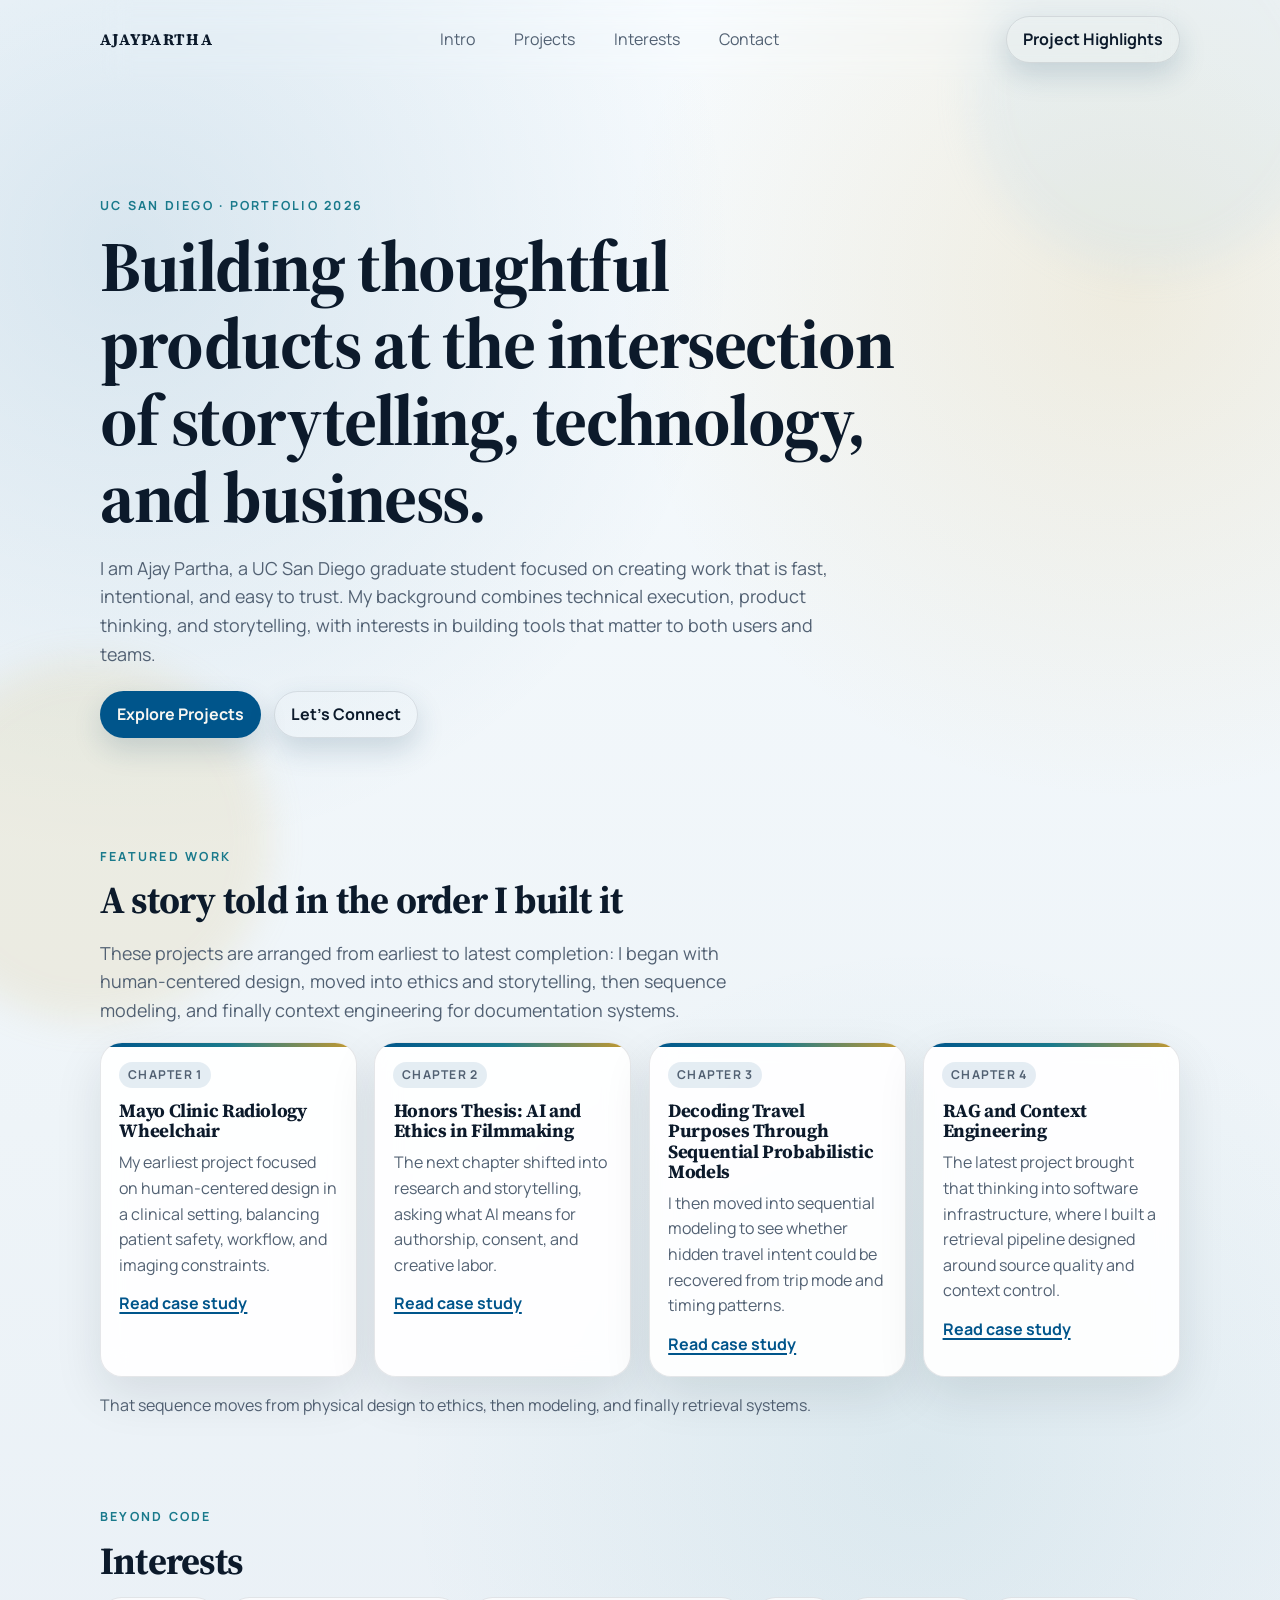
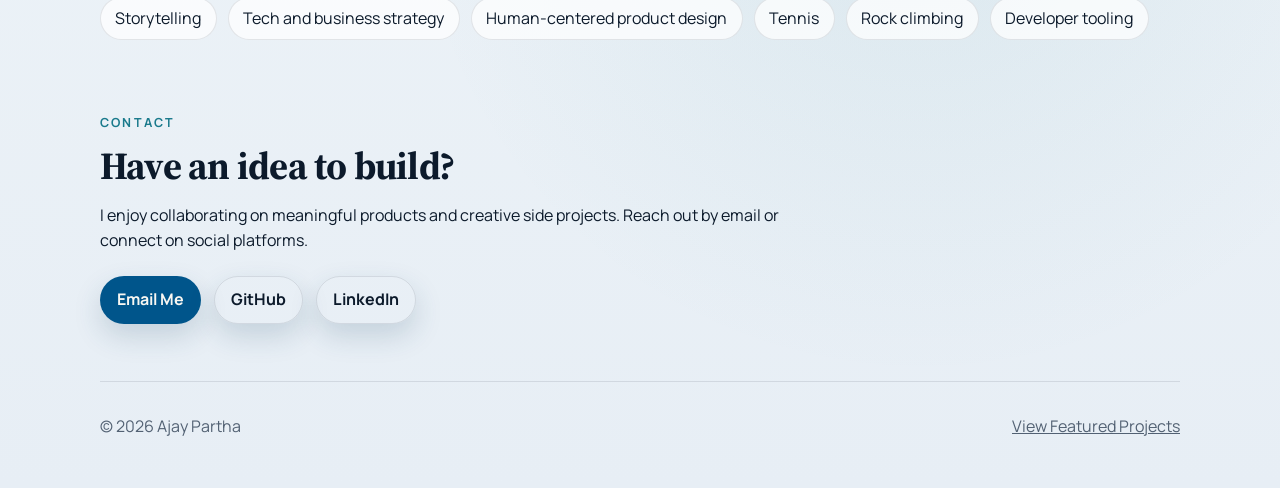
==== index.html @ 55e8e5b8 "storytelling aspect added" ====
<!doctype html>
<html lang="en">
	<head>
		<meta charset="UTF-8" />
		<meta name="viewport" content="width=device-width, initial-scale=1.0" />
		<title>Ajay Partha | Portfolio</title>
		<meta
			name="description"
			content="Portfolio website for Ajay Partha featuring projects, interests, and contact information."
		/>
		<link rel="preconnect" href="https://fonts.googleapis.com" />
		<link rel="preconnect" href="https://fonts.gstatic.com" crossorigin />
		<link
			href="https://fonts.googleapis.com/css2?family=Manrope:wght@400;500;600;700;800&family=Source+Serif+4:opsz,wght@8..60,500;8..60,600;8..60,700&display=swap"
			rel="stylesheet"
		/>
		<link rel="stylesheet" href="styles.css" />
	</head>
	<body>
		<div class="background-orb orb-a"></div>
		<div class="background-orb orb-b"></div>

		<header class="site-header">
			<a class="logo" href="index.html">ajaypartha</a>
			<nav class="main-nav" aria-label="Primary">
				<a href="#intro">Intro</a>
				<a href="#projects">Projects</a>
				<a href="#interests">Interests</a>
				<a href="#contact">Contact</a>
			</nav>
			<a class="button ghost" href="#projects">Project Highlights</a>
		</header>

		<main>
			<section id="intro" class="hero reveal">
				<p class="eyebrow">UC San Diego · Portfolio 2026</p>
				<h1>Building thoughtful products at the intersection of storytelling, technology, and business.</h1>
				<p class="lead">
					I am Ajay Partha, a UC San Diego graduate student focused on creating work that is fast,
					intentional, and easy to trust. My background combines technical execution, product thinking,
					and storytelling, with interests in building tools that matter to both users and teams.
				</p>
				<div class="hero-actions">
					<a class="button" href="#projects">Explore Projects</a>
					<a class="button ghost" href="#contact">Let’s Connect</a>
				</div>
			</section>

			<section id="projects" class="section reveal">
				<div class="section-header">
					<p class="eyebrow">Featured Work</p>
					<h2>A story told in the order I built it</h2>
					<p class="lead">
						These projects are arranged from earliest to latest completion: I began with human-centered
						design, moved into ethics and storytelling, then sequence modeling, and finally context
						engineering for documentation systems.
					</p>
				</div>

				<div class="project-grid">
					<article class="card">
						<p class="tag">Chapter 1</p>
						<h3>Mayo Clinic Radiology Wheelchair</h3>
						<p>
							My earliest project focused on human-centered design in a clinical setting, balancing patient
							safety, workflow, and imaging constraints.
						</p>
						<a href="epics-wheelchair.html">Read case study</a>
					</article>

					<article class="card">
						<p class="tag">Chapter 2</p>
						<h3>Honors Thesis: AI and Ethics in Filmmaking</h3>
						<p>
							The next chapter shifted into research and storytelling, asking what AI means for authorship,
							consent, and creative labor.
						</p>
						<a href="honors-thesis.html">Read case study</a>
					</article>

					<article class="card">
						<p class="tag">Chapter 3</p>
						<h3>Decoding Travel Purposes Through Sequential Probabilistic Models</h3>
						<p>
							I then moved into sequential modeling to see whether hidden travel intent could be recovered
							from trip mode and timing patterns.
						</p>
						<a href="travel-purpose-hmm.html">Read case study</a>
					</article>

					<article class="card">
						<p class="tag">Chapter 4</p>
						<h3>RAG and Context Engineering</h3>
						<p>
							The latest project brought that thinking into software infrastructure, where I built a retrieval
							pipeline designed around source quality and context control.
						</p>
						<a href="rag-project.html">Read case study</a>
					</article>
				</div>
				<p class="coming-soon">That sequence moves from physical design to ethics, then modeling, and finally retrieval systems.</p>
			</section>

			<section id="interests" class="section reveal">
				<div class="section-header">
					<p class="eyebrow">Beyond Code</p>
					<h2>Interests</h2>
				</div>

				<div class="pill-list" aria-label="Interests list">
					<span>Storytelling</span>
					<span>Tech and business strategy</span>
					<span>Human-centered product design</span>
					<span>Tennis</span>
					<span>Rock climbing</span>
					<span>Developer tooling</span>
				</div>
			</section>

			<section id="contact" class="section reveal contact">
				<p class="eyebrow">Contact</p>
				<h2>Have an idea to build?</h2>
				<p>
					I enjoy collaborating on meaningful products and creative side projects. Reach out by email or
					connect on social platforms.
				</p>
				<div class="hero-actions">
					<a class="button" href="mailto:hello@example.com">Email Me</a>
					<a class="button ghost" href="https://github.com/apartha13" target="_blank" rel="noreferrer"
						>GitHub</a
					>
					<a class="button ghost" href="https://www.linkedin.com/in/ajaypartha/" target="_blank" rel="noreferrer"
						>LinkedIn</a
					>
				</div>
			</section>
		</main>

		<footer class="site-footer">
			<p>© <span id="year"></span> Ajay Partha</p>
			<a href="#projects">View Featured Projects</a>
		</footer>

		<script src="script.js"></script>
	</body>
</html>
---- styles.css ----
:root {
  --bg: #eef4f8;
  --bg-soft: #dde7ef;
  --ink: #0c1a2b;
  --ink-soft: #526173;
  --accent: #00558b;
  --accent-2: #c99a2d;
  --accent-3: #1a7a8c;
  --card: rgba(255, 255, 255, 0.92);
  --line: rgba(12, 26, 43, 0.1);
  --shadow: 0 18px 48px rgba(12, 26, 43, 0.1);
}

* {
  box-sizing: border-box;
}

html {
  scroll-behavior: smooth;
}

body {
  margin: 0;
  color: var(--ink);
  background:
    radial-gradient(circle at 10% 12%, rgba(0, 85, 139, 0.12), transparent 28%),
    radial-gradient(circle at 88% 14%, rgba(201, 154, 45, 0.14), transparent 24%),
    radial-gradient(circle at 72% 70%, rgba(26, 122, 140, 0.08), transparent 30%),
    linear-gradient(180deg, #f7fbfe 0%, var(--bg) 54%, #e7eef5 100%);
  font-family: "Manrope", "Trebuchet MS", sans-serif;
  line-height: 1.6;
  min-height: 100vh;
  overflow-x: hidden;
}

h1,
h2,
h3 {
  font-family: "Source Serif 4", Georgia, serif;
  line-height: 1.08;
  margin-top: 0;
  letter-spacing: -0.02em;
}

a {
  color: inherit;
}

.background-orb {
  position: fixed;
  z-index: -1;
  width: 360px;
  height: 360px;
  border-radius: 999px;
  filter: blur(18px);
  opacity: 0.18;
  pointer-events: none;
}

.orb-a {
  top: -90px;
  right: -50px;
  background: #b8d6eb;
  animation: driftA 16s ease-in-out infinite;
}

.orb-b {
  bottom: -120px;
  left: -90px;
  background: #d9c07a;
  animation: driftB 18s ease-in-out infinite;
}

.site-header,
main,
.site-footer {
  width: min(1080px, 92vw);
  margin-inline: auto;
}

.site-header {
  position: sticky;
  top: 0;
  z-index: 10;
  display: flex;
  align-items: center;
  justify-content: space-between;
  gap: 1rem;
  padding: 1rem 0;
  backdrop-filter: blur(14px);
}

.logo {
  font-family: "Source Serif 4", Georgia, serif;
  text-decoration: none;
  font-weight: 700;
  letter-spacing: 0.08em;
  text-transform: uppercase;
}

.main-nav {
  display: flex;
  gap: 0.9rem;
  flex-wrap: wrap;
}

.main-nav a {
  text-decoration: none;
  color: var(--ink-soft);
  padding: 0.35rem 0.7rem;
  border-radius: 999px;
  border: 1px solid transparent;
  transition: color 180ms ease, background 180ms ease, border-color 180ms ease;
}

.main-nav a:hover,
.main-nav a:focus-visible {
  color: var(--accent);
  background: rgba(0, 85, 139, 0.08);
  border-color: rgba(0, 85, 139, 0.1);
}

.button {
  text-decoration: none;
  background: var(--accent);
  color: #f8f7f2;
  border: 1px solid transparent;
  border-radius: 999px;
  padding: 0.62rem 1rem;
  font-weight: 700;
  transition: transform 180ms ease, background 180ms ease, box-shadow 180ms ease;
  display: inline-block;
  box-shadow: 0 12px 28px rgba(31, 77, 104, 0.18);
}

.button:hover,
.button:focus-visible {
  transform: translateY(-2px);
  background: #0a436d;
}

.button.ghost {
  background: transparent;
  color: var(--ink);
  border-color: var(--line);
}

.button.ghost:hover,
.button.ghost:focus-visible {
  background: rgba(255, 255, 255, 0.62);
}

.hero {
  padding: 6.5rem 0 3.6rem;
  max-width: 840px;
}

.eyebrow {
  color: var(--accent-3);
  font-weight: 700;
  text-transform: uppercase;
  letter-spacing: 0.18em;
  font-size: 0.78rem;
}

h1 {
  font-size: clamp(2.4rem, 5.6vw, 4.45rem);
  margin-bottom: 1rem;
}

h2 {
  font-size: clamp(1.6rem, 3.3vw, 2.4rem);
  margin-bottom: 0.8rem;
}

.lead {
  color: var(--ink-soft);
  font-size: 1.12rem;
  max-width: 68ch;
}

.hero-actions {
  margin-top: 1.4rem;
  display: flex;
  flex-wrap: wrap;
  gap: 0.8rem;
}

.section {
  padding: 2.4rem 0 1.4rem;
}

.section-header {
  max-width: 680px;
}

.project-grid {
  margin-top: 1rem;
  display: grid;
  grid-template-columns: repeat(auto-fit, minmax(240px, 1fr));
  gap: 1.1rem;
}

.card {
  background: var(--card);
  border: 1px solid var(--line);
  border-radius: 22px;
  padding: 1.15rem;
  box-shadow: var(--shadow);
  transition: transform 220ms ease, box-shadow 220ms ease, border-color 220ms ease;
  position: relative;
  overflow: hidden;
  backdrop-filter: blur(12px);
}

.card:hover {
  transform: translateY(-5px);
  border-color: rgba(0, 85, 139, 0.16);
  box-shadow: 0 22px 54px rgba(17, 24, 39, 0.14);
}

.card::before {
  content: "";
  position: absolute;
  inset: 0 auto auto 0;
  width: 100%;
  height: 4px;
  background: linear-gradient(90deg, var(--accent), var(--accent-3), var(--accent-2));
}

.card h3 {
  margin-bottom: 0.55rem;
}

.card p {
  margin: 0 0 0.8rem;
  color: var(--ink-soft);
}

.card a {
  color: var(--accent);
  font-weight: 700;
  text-decoration-thickness: 1.5px;
  text-underline-offset: 0.18em;
}

.tag {
  display: inline-block;
  background: rgba(0, 85, 139, 0.1);
  color: #00558b;
  border-radius: 999px;
  font-size: 0.76rem;
  text-transform: uppercase;
  letter-spacing: 0.1em;
  font-weight: 700;
  padding: 0.2rem 0.55rem;
  margin-bottom: 0.6rem;
}

.pill-list {
  margin-top: 1rem;
  display: flex;
  flex-wrap: wrap;
  gap: 0.7rem;
}

.pill-list span {
  border: 1px solid var(--line);
  background: rgba(255, 255, 255, 0.72);
  border-radius: 999px;
  padding: 0.46rem 0.9rem;
}

.contact {
  max-width: 680px;
}

.case-study {
  width: 100%;
  max-width: none;
}

.story-flow p {
  margin-bottom: 0.95rem;
}

.story-flow p:last-child {
  margin-bottom: 0;
}

.key-points {
  margin: 0.8rem 0 0;
  padding-left: 1.2rem;
  color: var(--ink-soft);
}

.key-points li {
  margin-bottom: 0.5rem;
}

.case-grid {
  grid-template-columns: repeat(auto-fit, minmax(260px, 1fr));
}

.architecture-figure {
  width: 100%;
  margin: 1rem 0 0;
}

.architecture-figure img {
  width: 100%;
  height: auto;
  display: block;
  border-radius: 16px;
  border: 1px solid var(--line);
  background: rgba(255, 255, 255, 0.7);
}

.architecture-figure figcaption {
  margin-top: 0.7rem;
  color: var(--ink-soft);
  font-size: 0.94rem;
}

.award-spotlight {
  background: linear-gradient(135deg, rgba(0, 85, 139, 0.09), rgba(201, 154, 45, 0.08));
  border: 1px solid rgba(0, 85, 139, 0.16);
  box-shadow: 0 18px 50px rgba(0, 85, 139, 0.1);
}

.award-tag {
  background: rgba(0, 85, 139, 0.14);
  color: #00558b;
}

.award-grid {
  display: grid;
  grid-template-columns: minmax(0, 1.3fr) minmax(220px, 0.9fr);
  gap: 1rem;
  align-items: stretch;
}

.prototype-gallery {
  margin-top: 1rem;
  display: grid;
  grid-template-columns: repeat(2, minmax(0, 1fr));
  gap: 1rem;
  width: min(760px, 100%);
  margin-inline: auto;
}

.prototype-image-card {
  margin: 0;
  width: 100%;
  aspect-ratio: 1 / 1;
  border-radius: 18px;
  overflow: hidden;
  border: 1px solid var(--line);
  background: rgba(255, 255, 255, 0.8);
  box-shadow: var(--shadow);
}

.prototype-image-card img {
  width: 100% !important;
  height: 100% !important;
  display: block;
  object-fit: cover;
}

.award-title {
  margin-bottom: 0.5rem;
}

.project-image-placeholder {
  margin: 0;
  display: flex;
  align-items: center;
  justify-content: center;
}

.award-photo {
  width: 100%;
  max-width: 360px;
  height: 220px;
  object-fit: cover;
  border-radius: 18px;
  border: 1px solid rgba(0, 85, 139, 0.14);
  box-shadow: inset 0 0 0 1px rgba(255, 255, 255, 0.45);
  background: rgba(255, 255, 255, 0.65);
}

.coming-soon {
  color: var(--ink-soft);
  margin-top: 1rem;
}

.site-footer {
  margin-top: 2.2rem;
  padding: 1rem 0 2rem;
  border-top: 1px solid var(--line);
  display: flex;
  align-items: center;
  justify-content: space-between;
  gap: 0.8rem;
  flex-wrap: wrap;
  color: var(--ink-soft);
}

.reveal {
  opacity: 0;
  transform: translateY(14px);
  transition: opacity 500ms ease, transform 500ms ease;
}

.reveal.visible {
  opacity: 1;
  transform: translateY(0);
}

@keyframes driftA {
  0%,
  100% {
    transform: translate(0, 0);
  }
  50% {
    transform: translate(-30px, 24px);
  }
}

@keyframes driftB {
  0%,
  100% {
    transform: translate(0, 0);
  }
  50% {
    transform: translate(34px, -18px);
  }
}

@media (max-width: 760px) {
  .site-header {
    position: static;
    flex-direction: column;
    align-items: flex-start;
  }

  .hero {
    padding-top: 2.4rem;
  }

  .award-grid {
    grid-template-columns: 1fr;
  }

  .prototype-gallery {
    grid-template-columns: 1fr;
    width: min(420px, 100%);
  }

  .award-photo {
    max-width: 320px;
    height: 190px;
  }
}
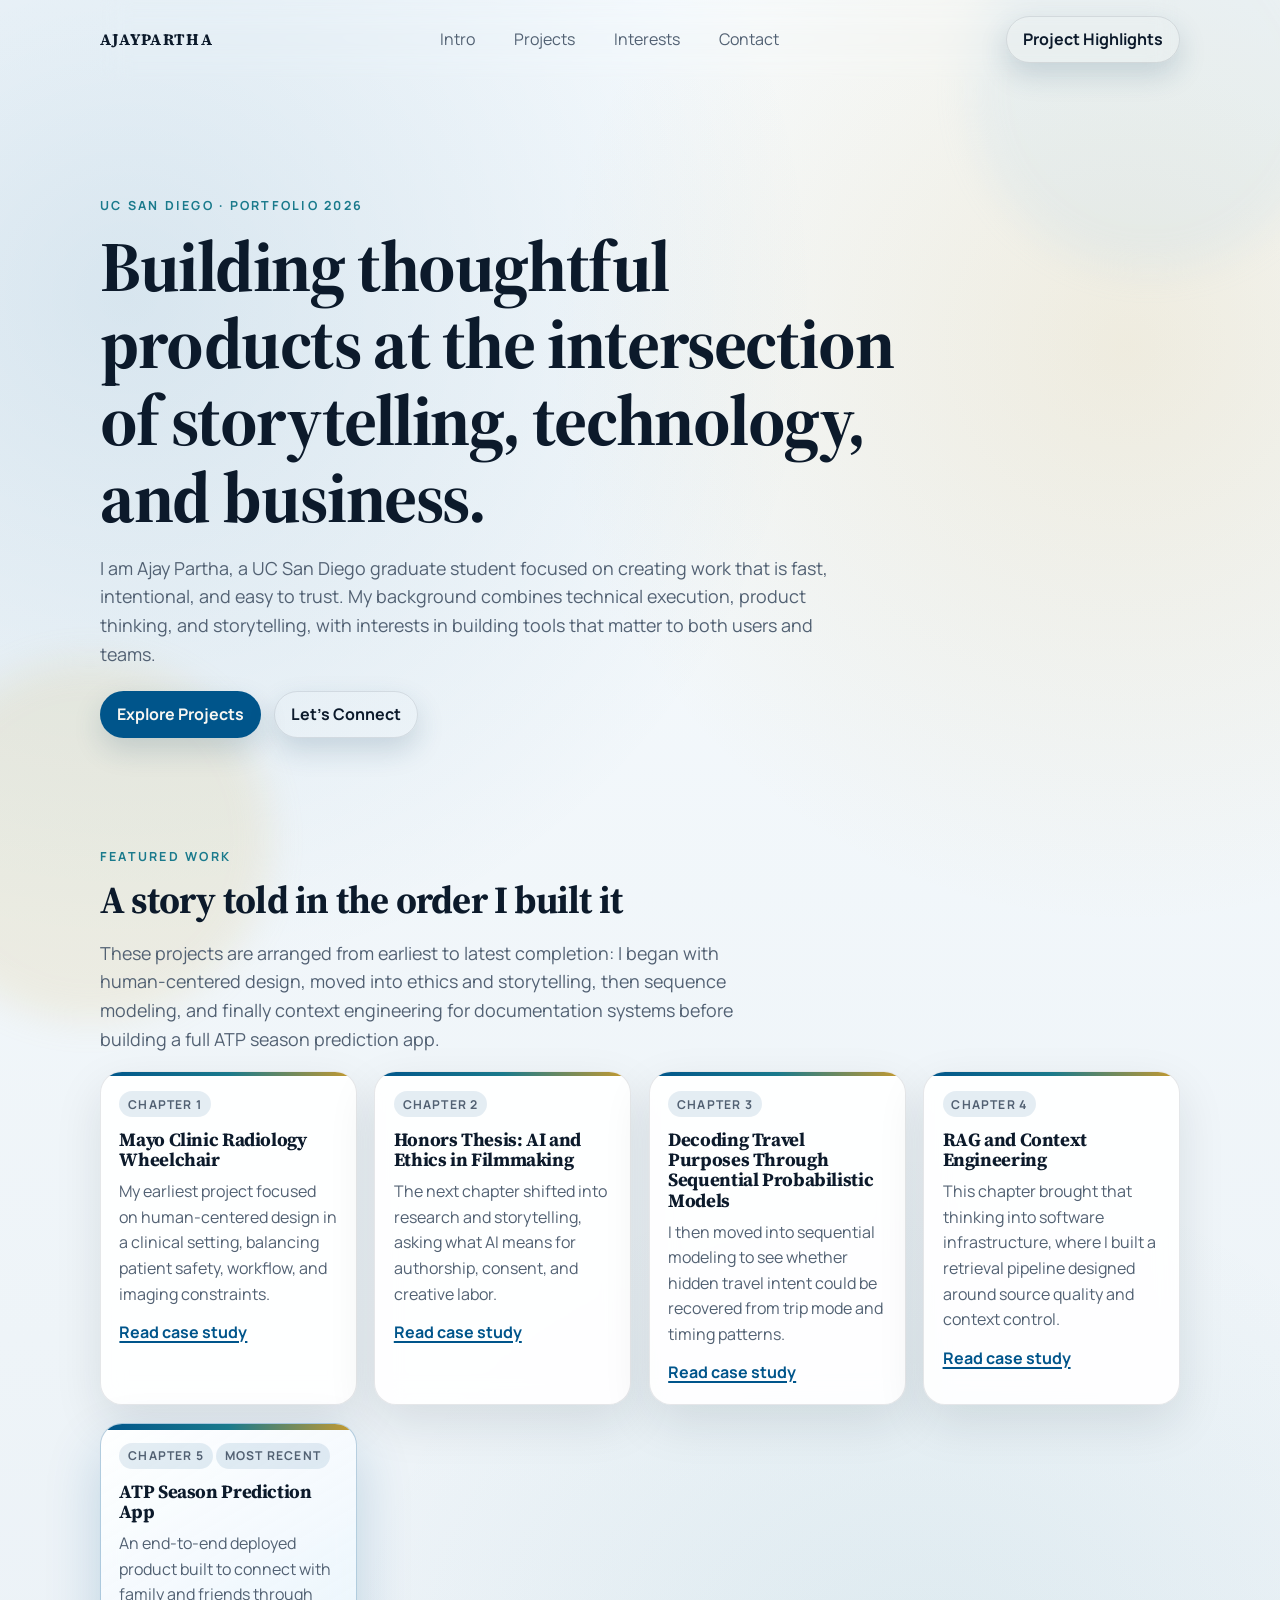
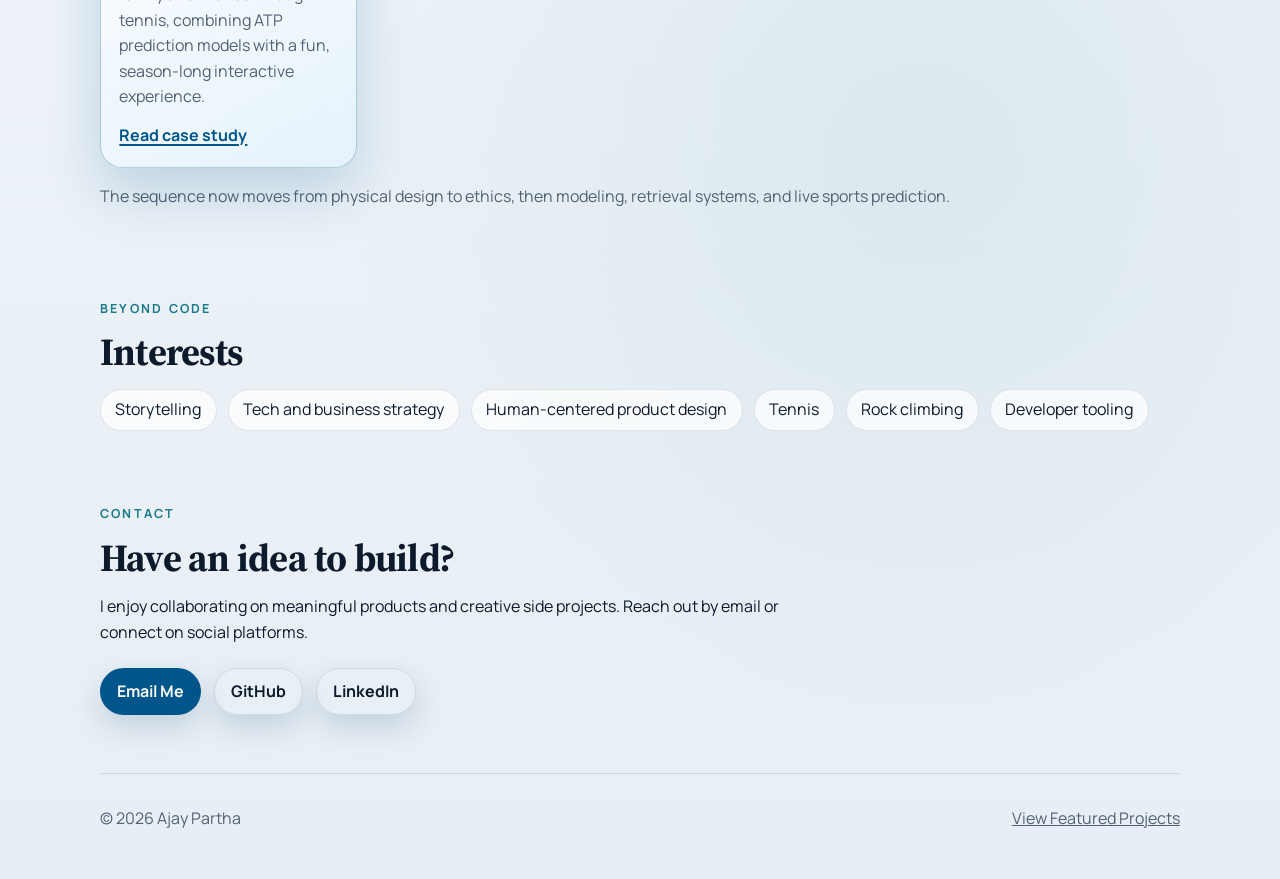
==== commit f20c9bf0: "adding atp app project" ====
--- a/index.html
+++ b/index.html
@@ -53,7 +53,7 @@
 					<p class="lead">
 						These projects are arranged from earliest to latest completion: I began with human-centered
 						design, moved into ethics and storytelling, then sequence modeling, and finally context
-						engineering for documentation systems.
+						engineering for documentation systems before building a full ATP season prediction app.
 					</p>
 				</div>
 
@@ -92,13 +92,24 @@
 						<p class="tag">Chapter 4</p>
 						<h3>RAG and Context Engineering</h3>
 						<p>
-							The latest project brought that thinking into software infrastructure, where I built a retrieval
+							This chapter brought that thinking into software infrastructure, where I built a retrieval
 							pipeline designed around source quality and context control.
 						</p>
 						<a href="rag-project.html">Read case study</a>
 					</article>
+
+					<article class="card latest-project">
+						<p class="tag">Chapter 5</p>
+						<p class="tag latest-badge">Most Recent</p>
+						<h3>ATP Season Prediction App</h3>
+						<p>
+							An end-to-end deployed product built to connect with family and friends through tennis,
+							combining ATP prediction models with a fun, season-long interactive experience.
+						</p>
+						<a href="atp-season-predictions.html">Read case study</a>
+					</article>
 				</div>
-				<p class="coming-soon">That sequence moves from physical design to ethics, then modeling, and finally retrieval systems.</p>
+				<p class="coming-soon">The sequence now moves from physical design to ethics, then modeling, retrieval systems, and live sports prediction.</p>
 			</section>
 
 			<section id="interests" class="section reveal">
--- a/styles.css
+++ b/styles.css
@@ -244,6 +244,23 @@
   text-underline-offset: 0.18em;
 }
 
+.latest-project {
+  border-color: rgba(0, 85, 139, 0.28);
+  background: linear-gradient(150deg, rgba(255, 255, 255, 0.96), rgba(227, 242, 252, 0.84));
+  box-shadow: 0 24px 56px rgba(0, 85, 139, 0.2);
+}
+
+.latest-project::before {
+  height: 6px;
+  background: linear-gradient(90deg, #00558b, #1a7a8c, #c99a2d);
+}
+
+.latest-badge {
+  margin-left: 0.35rem;
+  background: rgba(201, 154, 45, 0.2);
+  color: #7b5f13;
+}
+
 .tag {
   display: inline-block;
   background: rgba(0, 85, 139, 0.1);
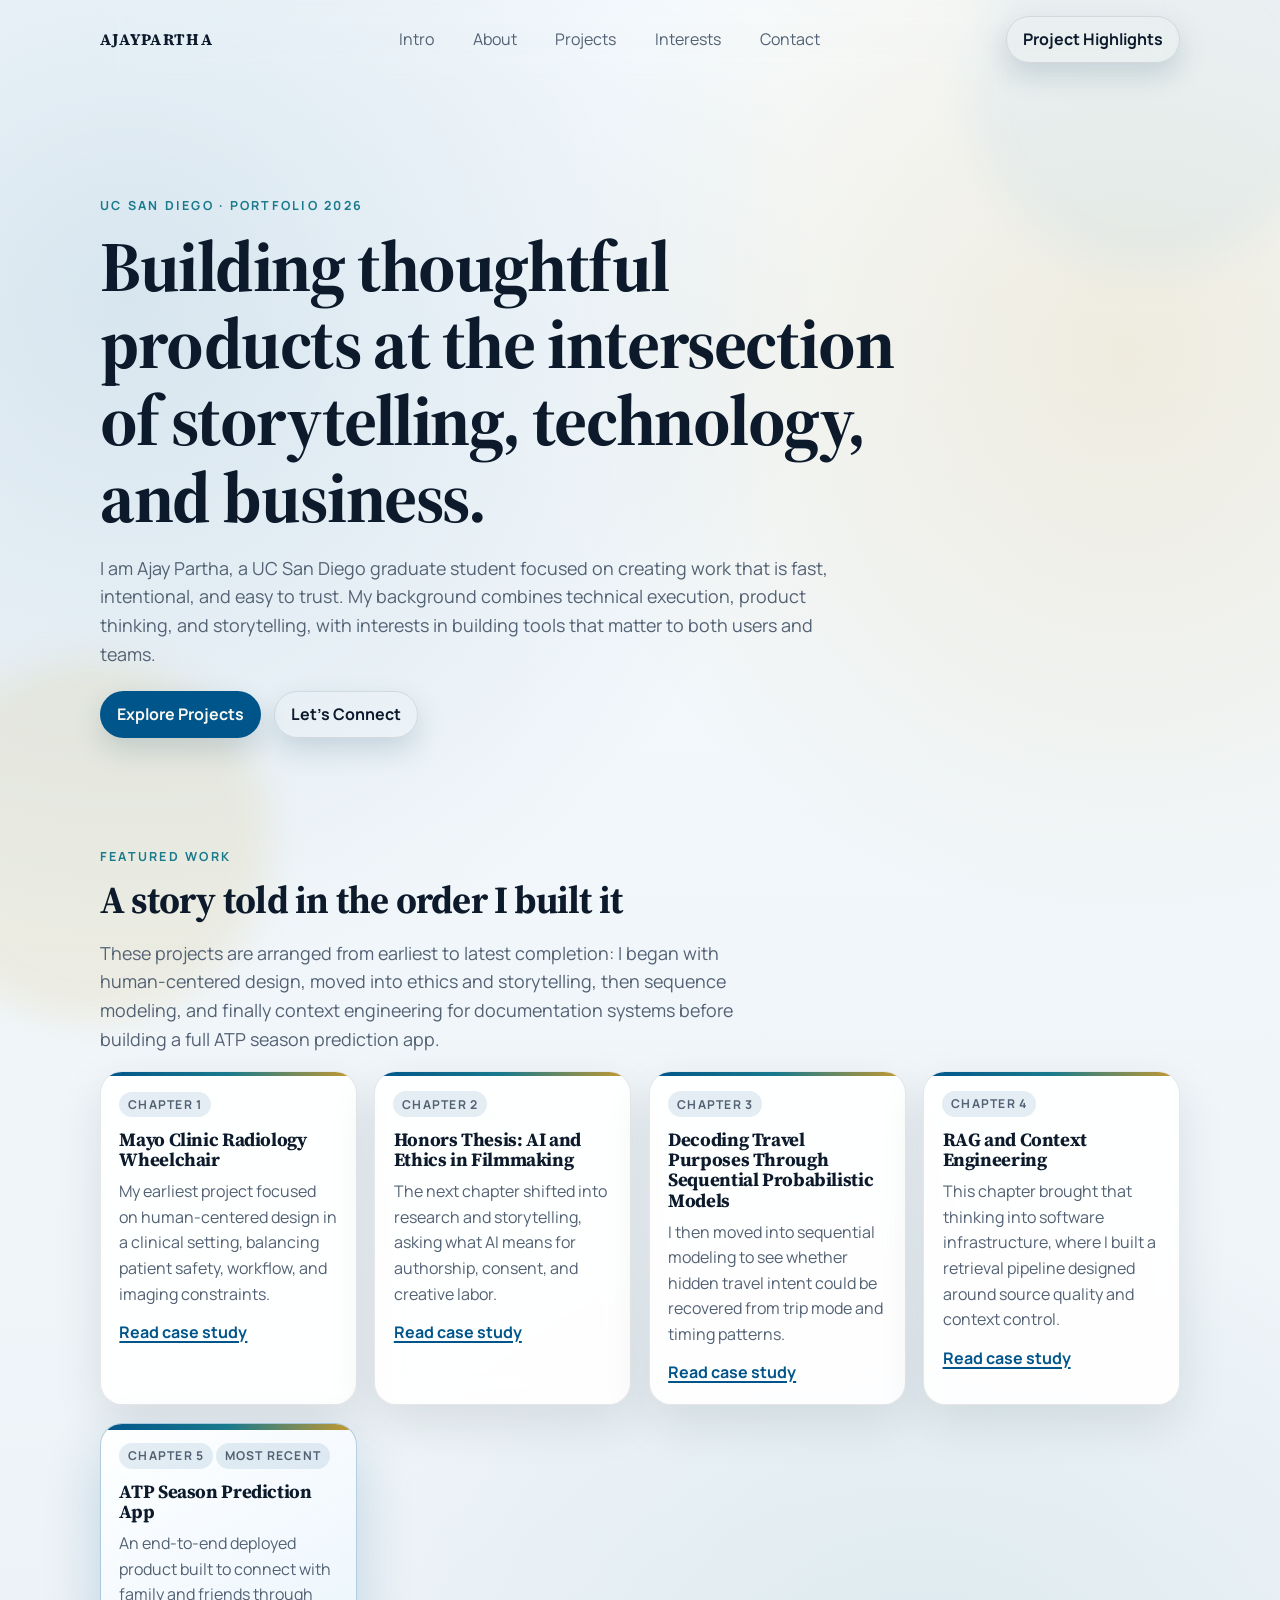
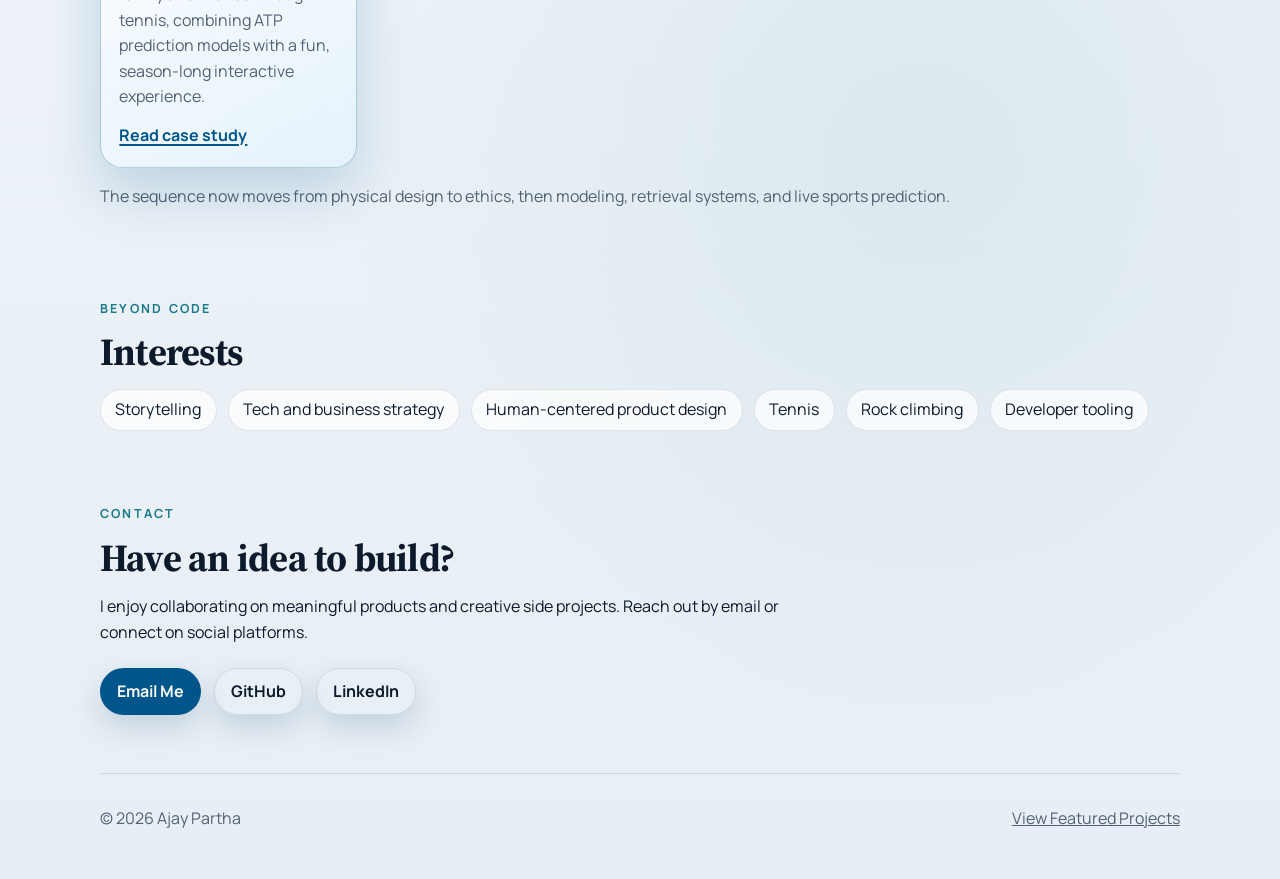
==== commit c58d0d54: "adding about page" ====
--- a/index.html
+++ b/index.html
@@ -24,6 +24,7 @@
 			<a class="logo" href="index.html">ajaypartha</a>
 			<nav class="main-nav" aria-label="Primary">
 				<a href="#intro">Intro</a>
+				<a href="about.html">About</a>
 				<a href="#projects">Projects</a>
 				<a href="#interests">Interests</a>
 				<a href="#contact">Contact</a>
--- a/styles.css
+++ b/styles.css
@@ -150,6 +150,26 @@
   background: rgba(255, 255, 255, 0.62);
 }
 
+.button.github-button {
+  background: #111827;
+  box-shadow: 0 12px 28px rgba(17, 24, 39, 0.22);
+}
+
+.button.github-button:hover,
+.button.github-button:focus-visible {
+  background: #020617;
+}
+
+.button.pdf-button {
+  background: #8b1e2d;
+  box-shadow: 0 12px 28px rgba(139, 30, 45, 0.24);
+}
+
+.button.pdf-button:hover,
+.button.pdf-button:focus-visible {
+  background: #6f1824;
+}
+
 .hero {
   padding: 6.5rem 0 3.6rem;
   max-width: 840px;
@@ -242,6 +262,11 @@
   font-weight: 700;
   text-decoration-thickness: 1.5px;
   text-underline-offset: 0.18em;
+}
+
+.card a.button {
+  color: #f8f7f2;
+  text-decoration: none;
 }
 
 .latest-project {
@@ -305,6 +330,106 @@
   margin-bottom: 0;
 }
 
+.about-story-layout {
+  display: grid;
+  grid-template-columns: minmax(220px, 0.9fr) minmax(0, 2.1fr);
+  gap: 1rem;
+  align-items: start;
+}
+
+.about-story-rail {
+  position: sticky;
+  top: 92px;
+  border: 1px solid rgba(0, 85, 139, 0.16);
+  border-radius: 22px;
+  padding: 1rem;
+  background:
+    linear-gradient(180deg, rgba(255, 255, 255, 0.9), rgba(233, 242, 249, 0.78)),
+    radial-gradient(circle at 85% 5%, rgba(0, 85, 139, 0.09), transparent 35%);
+  box-shadow: 0 18px 44px rgba(12, 26, 43, 0.1);
+}
+
+.about-rail-label {
+  margin: 0.2rem 0 0.65rem;
+  color: var(--ink-soft);
+  font-size: 0.86rem;
+  letter-spacing: 0.06em;
+  text-transform: uppercase;
+}
+
+.about-rail-chips {
+  display: flex;
+  flex-wrap: wrap;
+  gap: 0.5rem;
+}
+
+.about-rail-chips span {
+  display: inline-block;
+  border-radius: 999px;
+  border: 1px solid rgba(0, 85, 139, 0.2);
+  background: rgba(255, 255, 255, 0.86);
+  color: #0b3352;
+  padding: 0.28rem 0.6rem;
+  font-size: 0.78rem;
+  font-weight: 700;
+  letter-spacing: 0.02em;
+}
+
+.about-pull-quote {
+  margin: 1rem 0 0;
+  padding: 0.8rem 0.85rem;
+  border-left: 3px solid rgba(0, 85, 139, 0.45);
+  border-radius: 10px;
+  background: rgba(0, 85, 139, 0.08);
+  color: #0f2740;
+  font-family: "Source Serif 4", Georgia, serif;
+  font-size: 1.02rem;
+  line-height: 1.35;
+}
+
+.about-story-content {
+  position: relative;
+  padding-left: 1rem;
+}
+
+.about-story-content::before {
+  content: "";
+  position: absolute;
+  left: 0;
+  top: 0;
+  bottom: 0;
+  width: 2px;
+  background: linear-gradient(180deg, rgba(0, 85, 139, 0.52), rgba(26, 122, 140, 0.22), rgba(201, 154, 45, 0.4));
+}
+
+.about-story-block {
+  position: relative;
+  border: 1px solid var(--line);
+  border-radius: 22px;
+  background: var(--card);
+  box-shadow: var(--shadow);
+  padding: 1rem 1rem 0.95rem;
+  margin-bottom: 0.9rem;
+}
+
+.about-story-block::before {
+  content: "";
+  position: absolute;
+  left: -1.37rem;
+  top: 1.05rem;
+  width: 10px;
+  height: 10px;
+  border-radius: 50%;
+  border: 2px solid rgba(0, 85, 139, 0.58);
+  background: #f2f7fb;
+}
+
+.about-story-block p {
+  margin: 0;
+  color: var(--ink-soft);
+  line-height: 1.74;
+}
+
 .key-points {
   margin: 0.8rem 0 0;
   padding-left: 1.2rem;
@@ -337,6 +462,127 @@
   margin-top: 0.7rem;
   color: var(--ink-soft);
   font-size: 0.94rem;
+}
+
+.stack-pill-list {
+  margin-top: 1rem;
+  display: flex;
+  flex-wrap: wrap;
+  gap: 0.6rem;
+}
+
+.stack-pill-list span {
+  border: 1px solid rgba(0, 85, 139, 0.18);
+  background: rgba(0, 85, 139, 0.06);
+  color: #0b3352;
+  border-radius: 999px;
+  padding: 0.4rem 0.78rem;
+  font-size: 0.88rem;
+  font-weight: 600;
+}
+
+.screenshot-gallery {
+  margin-top: 0.2rem;
+  display: grid;
+  grid-template-columns: repeat(auto-fit, minmax(260px, 1fr));
+  gap: 0.9rem;
+}
+
+.screenshot-card {
+  margin: 0;
+  border: 1px solid var(--line);
+  border-radius: 14px;
+  overflow: hidden;
+  background: rgba(255, 255, 255, 0.72);
+}
+
+.screenshot-card img {
+  width: 100%;
+  aspect-ratio: 16 / 10;
+  object-fit: cover;
+  display: block;
+}
+
+.screenshot-card figcaption {
+  padding: 0.6rem 0.7rem 0.7rem;
+  color: var(--ink-soft);
+  font-size: 0.92rem;
+}
+
+.about-idea-grid {
+  margin-top: 0.6rem;
+  display: grid;
+  grid-template-columns: repeat(auto-fit, minmax(230px, 1fr));
+  gap: 1rem;
+}
+
+.idea-card {
+  position: relative;
+  border: 1px solid var(--line);
+  border-radius: 18px;
+  background:
+    linear-gradient(165deg, rgba(255, 255, 255, 0.9), rgba(228, 239, 248, 0.74)),
+    radial-gradient(circle at 88% 8%, rgba(0, 85, 139, 0.11), transparent 35%);
+  padding: 1rem;
+  box-shadow: 0 16px 40px rgba(12, 26, 43, 0.1);
+  transition: transform 220ms ease, box-shadow 220ms ease, border-color 220ms ease;
+}
+
+.idea-card:nth-child(odd) {
+  transform: rotate(-0.8deg);
+}
+
+.idea-card:nth-child(even) {
+  transform: rotate(0.8deg);
+}
+
+.idea-card:hover {
+  transform: translateY(-5px) rotate(0deg);
+  border-color: rgba(0, 85, 139, 0.24);
+  box-shadow: 0 22px 54px rgba(12, 26, 43, 0.16);
+}
+
+.idea-card h3 {
+  margin-bottom: 0.45rem;
+  font-size: 1.15rem;
+}
+
+.idea-card p {
+  margin: 0;
+  color: var(--ink-soft);
+}
+
+.idea-visual {
+  width: 100%;
+  height: 210px;
+  object-fit: cover;
+  display: block;
+  margin: 0.65rem 0 0.75rem;
+  border-radius: 14px;
+  border: 1px solid rgba(0, 85, 139, 0.12);
+  box-shadow: 0 10px 28px rgba(12, 26, 43, 0.16);
+}
+
+.idea-card .tag {
+  background: rgba(0, 85, 139, 0.15);
+}
+
+.about-accent-band {
+  margin-top: 1rem;
+  display: flex;
+  flex-wrap: wrap;
+  gap: 0.6rem;
+}
+
+.about-accent-band span {
+  border: 1px solid rgba(0, 85, 139, 0.18);
+  background: rgba(0, 85, 139, 0.06);
+  color: #0b3352;
+  border-radius: 999px;
+  padding: 0.4rem 0.8rem;
+  font-size: 0.85rem;
+  font-weight: 700;
+  letter-spacing: 0.02em;
 }
 
 .award-spotlight {
@@ -465,6 +711,26 @@
     padding-top: 2.4rem;
   }
 
+  .about-story-layout {
+    grid-template-columns: 1fr;
+  }
+
+  .about-story-rail {
+    position: static;
+  }
+
+  .about-story-content {
+    padding-left: 0;
+  }
+
+  .about-story-content::before {
+    display: none;
+  }
+
+  .about-story-block::before {
+    display: none;
+  }
+
   .award-grid {
     grid-template-columns: 1fr;
   }
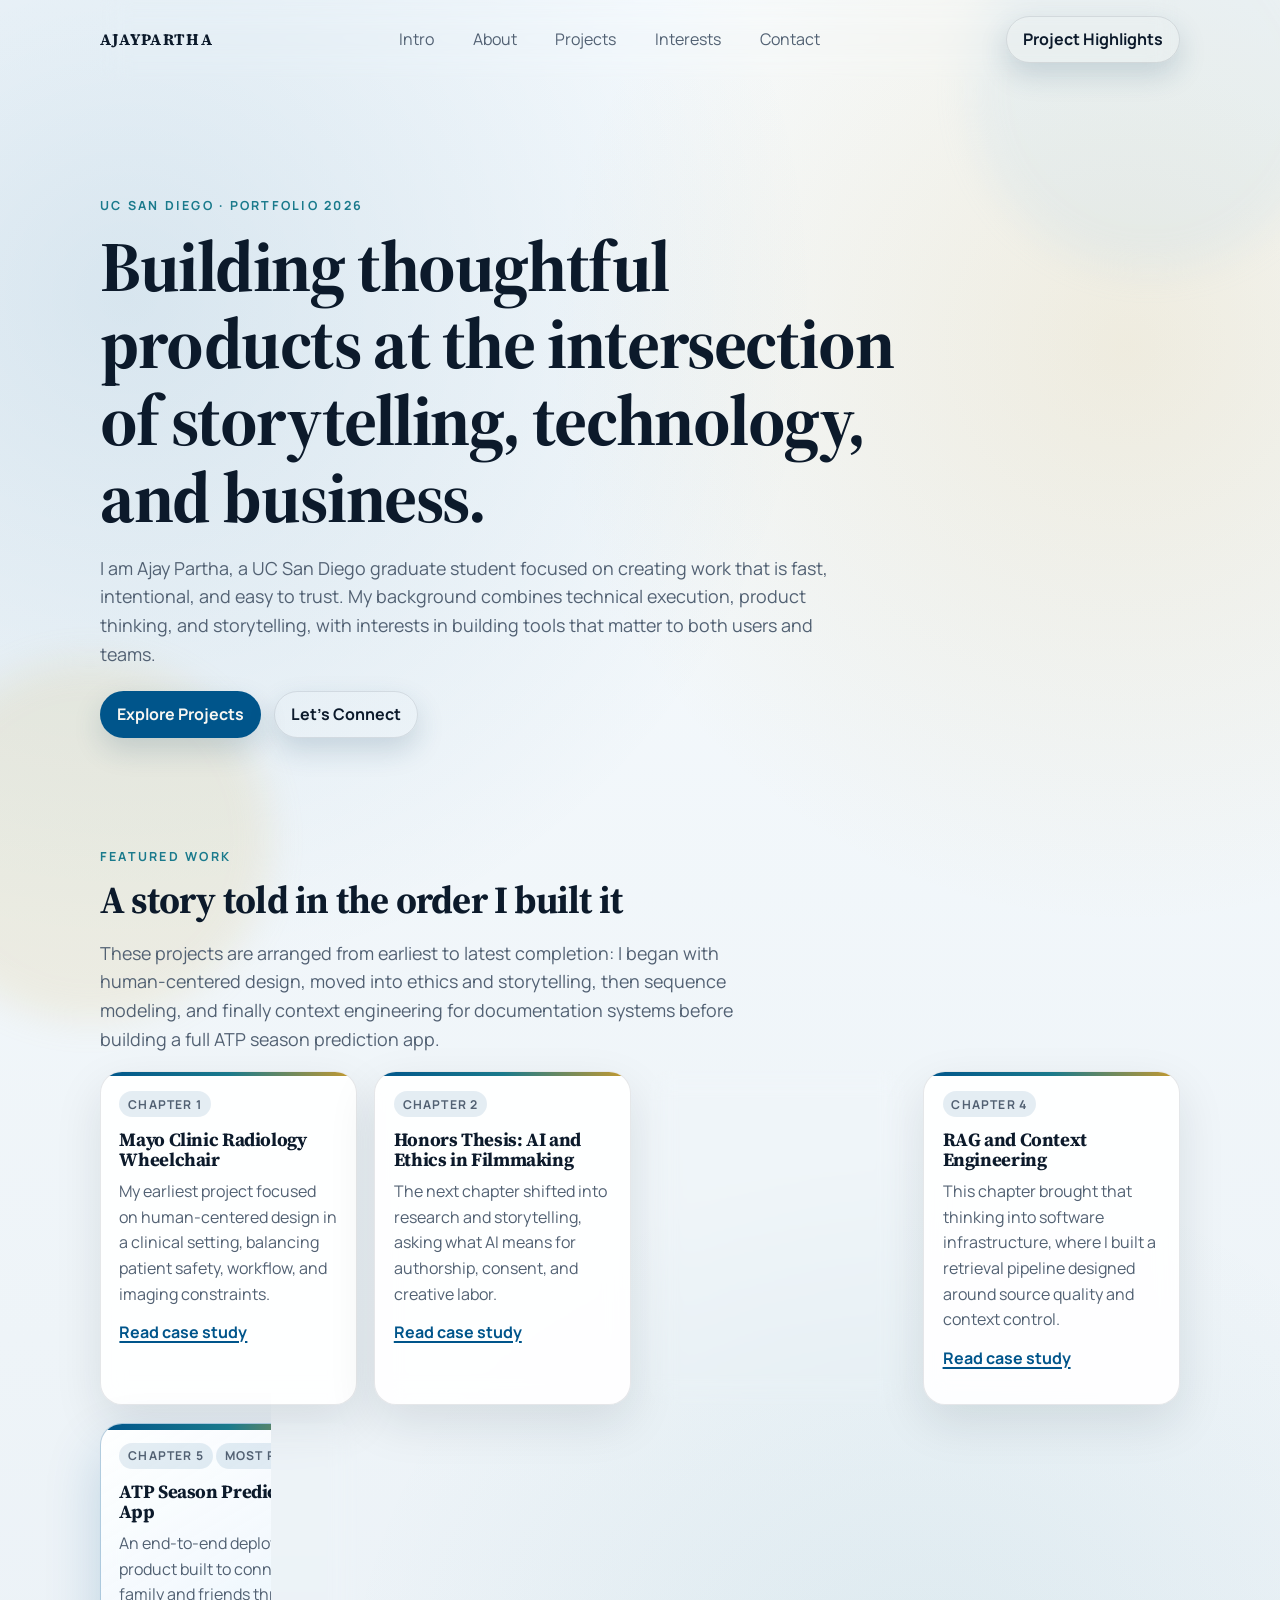
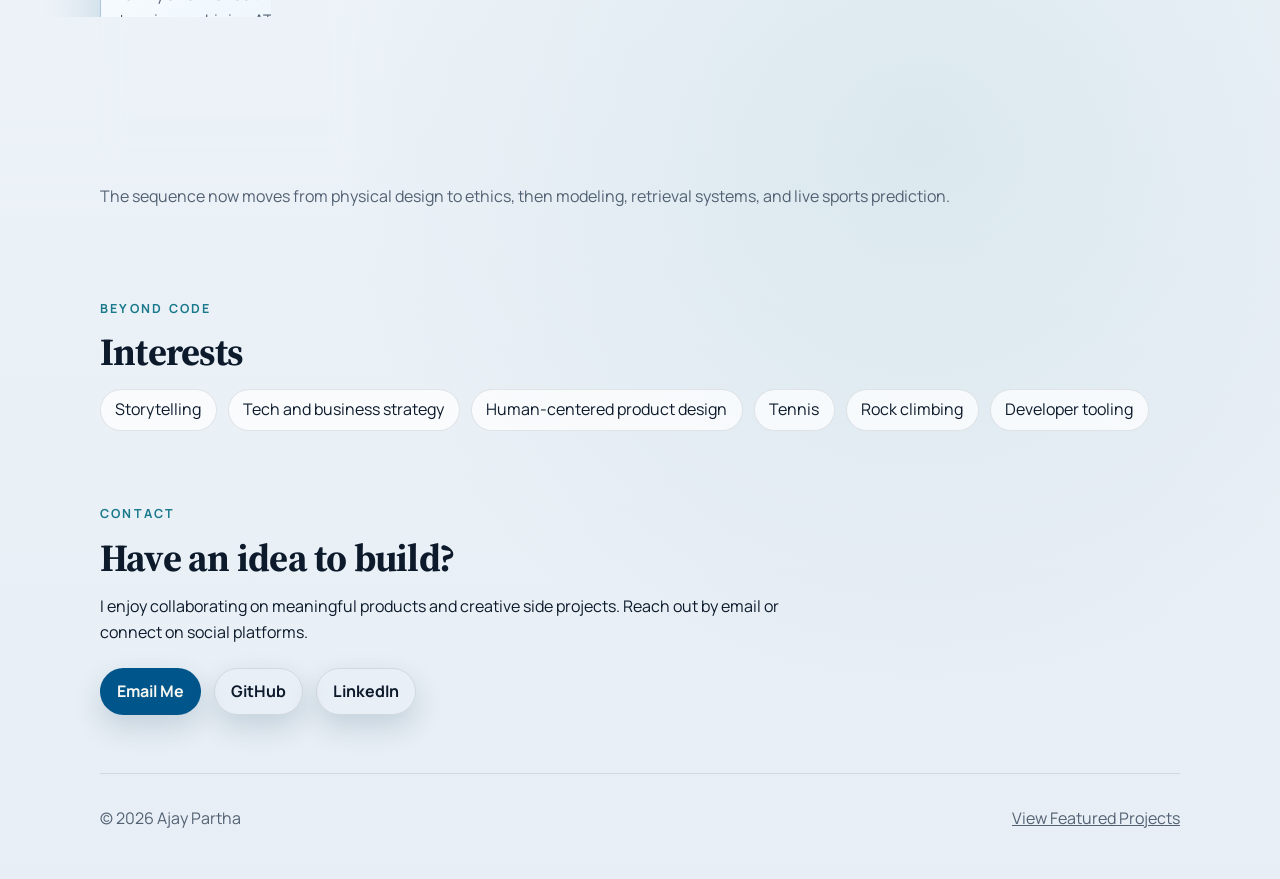
==== commit 22d2302e: "ordering files into folders" ====
--- a/index.html
+++ b/index.html
@@ -14,7 +14,7 @@
 			href="https://fonts.googleapis.com/css2?family=Manrope:wght@400;500;600;700;800&family=Source+Serif+4:opsz,wght@8..60,500;8..60,600;8..60,700&display=swap"
 			rel="stylesheet"
 		/>
-		<link rel="stylesheet" href="styles.css" />
+		<link rel="stylesheet" href="assets/css/styles.css" />
 	</head>
 	<body>
 		<div class="background-orb orb-a"></div>
@@ -24,7 +24,7 @@
 			<a class="logo" href="index.html">ajaypartha</a>
 			<nav class="main-nav" aria-label="Primary">
 				<a href="#intro">Intro</a>
-				<a href="about.html">About</a>
+				<a href="pages/about.html">About</a>
 				<a href="#projects">Projects</a>
 				<a href="#interests">Interests</a>
 				<a href="#contact">Contact</a>
@@ -66,7 +66,7 @@
 							My earliest project focused on human-centered design in a clinical setting, balancing patient
 							safety, workflow, and imaging constraints.
 						</p>
-						<a href="epics-wheelchair.html">Read case study</a>
+						<a href="pages/epics-wheelchair.html">Read case study</a>
 					</article>
 
 					<article class="card">
@@ -76,7 +76,7 @@
 							The next chapter shifted into research and storytelling, asking what AI means for authorship,
 							consent, and creative labor.
 						</p>
-						<a href="honors-thesis.html">Read case study</a>
+						<a href="pages/honors-thesis.html">Read case study</a>
 					</article>
 
 					<article class="card">
@@ -86,7 +86,7 @@
 							I then moved into sequential modeling to see whether hidden travel intent could be recovered
 							from trip mode and timing patterns.
 						</p>
-						<a href="travel-purpose-hmm.html">Read case study</a>
+						<a href="pages/travel-purpose-hmm.html">Read case study</a>
 					</article>
 
 					<article class="card">
@@ -96,7 +96,7 @@
 							This chapter brought that thinking into software infrastructure, where I built a retrieval
 							pipeline designed around source quality and context control.
 						</p>
-						<a href="rag-project.html">Read case study</a>
+						<a href="pages/rag-project.html">Read case study</a>
 					</article>
 
 					<article class="card latest-project">
@@ -107,7 +107,7 @@
 							An end-to-end deployed product built to connect with family and friends through tennis,
 							combining ATP prediction models with a fun, season-long interactive experience.
 						</p>
-						<a href="atp-season-predictions.html">Read case study</a>
+						<a href="pages/atp-season-predictions.html">Read case study</a>
 					</article>
 				</div>
 				<p class="coming-soon">The sequence now moves from physical design to ethics, then modeling, retrieval systems, and live sports prediction.</p>
@@ -153,6 +153,6 @@
 			<a href="#projects">View Featured Projects</a>
 		</footer>
 
-		<script src="script.js"></script>
+		<script src="assets/js/script.js"></script>
 	</body>
 </html>
--- a/assets/css/styles.css
+++ b/assets/css/styles.css
@@ -0,0 +1,747 @@
+:root {
+  --bg: #eef4f8;
+  --bg-soft: #dde7ef;
+  --ink: #0c1a2b;
+  --ink-soft: #526173;
+  --accent: #00558b;
+  --accent-2: #c99a2d;
+  --accent-3: #1a7a8c;
+  --card: rgba(255, 255, 255, 0.92);
+  --line: rgba(12, 26, 43, 0.1);
+  --shadow: 0 18px 48px rgba(12, 26, 43, 0.1);
+}
+
+* {
+  box-sizing: border-box;
+}
+
+html {
+  scroll-behavior: smooth;
+}
+
+body {
+  margin: 0;
+  color: var(--ink);
+  background:
+    radial-gradient(circle at 10% 12%, rgba(0, 85, 139, 0.12), transparent 28%),
+    radial-gradient(circle at 88% 14%, rgba(201, 154, 45, 0.14), transparent 24%),
+    radial-gradient(circle at 72% 70%, rgba(26, 122, 140, 0.08), transparent 30%),
+    linear-gradient(180deg, #f7fbfe 0%, var(--bg) 54%, #e7eef5 100%);
+  font-family: "Manrope", "Trebuchet MS", sans-serif;
+  line-height: 1.6;
+  min-height: 100vh;
+  overflow-x: hidden;
+}
+
+h1,
+h2,
+h3 {
+  font-family: "Source Serif 4", Georgia, serif;
+  line-height: 1.08;
+  margin-top: 0;
+  letter-spacing: -0.02em;
+}
+
+a {
+  color: inherit;
+}
+
+.background-orb {
+  position: fixed;
+  z-index: -1;
+  width: 360px;
+  height: 360px;
+  border-radius: 999px;
+  filter: blur(18px);
+  opacity: 0.18;
+  pointer-events: none;
+}
+
+.orb-a {
+  top: -90px;
+  right: -50px;
+  background: #b8d6eb;
+  animation: driftA 16s ease-in-out infinite;
+}
+
+.orb-b {
+  bottom: -120px;
+  left: -90px;
+  background: #d9c07a;
+  animation: driftB 18s ease-in-out infinite;
+}
+
+.site-header,
+main,
+.site-footer {
+  width: min(1080px, 92vw);
+  margin-inline: auto;
+}
+
+.site-header {
+  position: sticky;
+  top: 0;
+  z-index: 10;
+  display: flex;
+  align-items: center;
+  justify-content: space-between;
+  gap: 1rem;
+  padding: 1rem 0;
+  backdrop-filter: blur(14px);
+}
+
+.logo {
+  font-family: "Source Serif 4", Georgia, serif;
+  text-decoration: none;
+  font-weight: 700;
+  letter-spacing: 0.08em;
+  text-transform: uppercase;
+}
+
+.main-nav {
+  display: flex;
+  gap: 0.9rem;
+  flex-wrap: wrap;
+}
+
+.main-nav a {
+  text-decoration: none;
+  color: var(--ink-soft);
+  padding: 0.35rem 0.7rem;
+  border-radius: 999px;
+  border: 1px solid transparent;
+  transition: color 180ms ease, background 180ms ease, border-color 180ms ease;
+}
+
+.main-nav a:hover,
+.main-nav a:focus-visible {
+  color: var(--accent);
+  background: rgba(0, 85, 139, 0.08);
+  border-color: rgba(0, 85, 139, 0.1);
+}
+
+.button {
+  text-decoration: none;
+  background: var(--accent);
+  color: #f8f7f2;
+  border: 1px solid transparent;
+  border-radius: 999px;
+  padding: 0.62rem 1rem;
+  font-weight: 700;
+  transition: transform 180ms ease, background 180ms ease, box-shadow 180ms ease;
+  display: inline-block;
+  box-shadow: 0 12px 28px rgba(31, 77, 104, 0.18);
+}
+
+.button:hover,
+.button:focus-visible {
+  transform: translateY(-2px);
+  background: #0a436d;
+}
+
+.button.ghost {
+  background: transparent;
+  color: var(--ink);
+  border-color: var(--line);
+}
+
+.button.ghost:hover,
+.button.ghost:focus-visible {
+  background: rgba(255, 255, 255, 0.62);
+}
+
+.button.github-button {
+  background: #111827;
+  box-shadow: 0 12px 28px rgba(17, 24, 39, 0.22);
+}
+
+.button.github-button:hover,
+.button.github-button:focus-visible {
+  background: #020617;
+}
+
+.button.pdf-button {
+  background: #8b1e2d;
+  box-shadow: 0 12px 28px rgba(139, 30, 45, 0.24);
+}
+
+.button.pdf-button:hover,
+.button.pdf-button:focus-visible {
+  background: #6f1824;
+}
+
+.hero {
+  padding: 6.5rem 0 3.6rem;
+  max-width: 840px;
+}
+
+.eyebrow {
+  color: var(--accent-3);
+  font-weight: 700;
+  text-transform: uppercase;
+  letter-spacing: 0.18em;
+  font-size: 0.78rem;
+}
+
+h1 {
+  font-size: clamp(2.4rem, 5.6vw, 4.45rem);
+  margin-bottom: 1rem;
+}
+
+h2 {
+  font-size: clamp(1.6rem, 3.3vw, 2.4rem);
+  margin-bottom: 0.8rem;
+}
+
+.lead {
+  color: var(--ink-soft);
+  font-size: 1.12rem;
+  max-width: 68ch;
+}
+
+.hero-actions {
+  margin-top: 1.4rem;
+  display: flex;
+  flex-wrap: wrap;
+  gap: 0.8rem;
+}
+
+.section {
+  padding: 2.4rem 0 1.4rem;
+}
+
+.section-header {
+  max-width: 680px;
+}
+
+.project-grid {
+  margin-top: 1rem;
+  display: grid;
+  grid-template-columns: repeat(auto-fit, minmax(240px, 1fr));
+  gap: 1.1rem;
+}
+
+.card {
+  background: var(--card);
+  border: 1px solid var(--line);
+  border-radius: 22px;
+  padding: 1.15rem;
+  box-shadow: var(--shadow);
+  transition: transform 220ms ease, box-shadow 220ms ease, border-color 220ms ease;
+  position: relative;
+  overflow: hidden;
+  backdrop-filter: blur(12px);
+}
+
+.card:hover {
+  transform: translateY(-5px);
+  border-color: rgba(0, 85, 139, 0.16);
+  box-shadow: 0 22px 54px rgba(17, 24, 39, 0.14);
+}
+
+.card::before {
+  content: "";
+  position: absolute;
+  inset: 0 auto auto 0;
+  width: 100%;
+  height: 4px;
+  background: linear-gradient(90deg, var(--accent), var(--accent-3), var(--accent-2));
+}
+
+.card h3 {
+  margin-bottom: 0.55rem;
+}
+
+.card p {
+  margin: 0 0 0.8rem;
+  color: var(--ink-soft);
+}
+
+.card a {
+  color: var(--accent);
+  font-weight: 700;
+  text-decoration-thickness: 1.5px;
+  text-underline-offset: 0.18em;
+}
+
+.card a.button {
+  color: #f8f7f2;
+  text-decoration: none;
+}
+
+.latest-project {
+  border-color: rgba(0, 85, 139, 0.28);
+  background: linear-gradient(150deg, rgba(255, 255, 255, 0.96), rgba(227, 242, 252, 0.84));
+  box-shadow: 0 24px 56px rgba(0, 85, 139, 0.2);
+}
+
+.latest-project::before {
+  height: 6px;
+  background: linear-gradient(90deg, #00558b, #1a7a8c, #c99a2d);
+}
+
+.latest-badge {
+  margin-left: 0.35rem;
+  background: rgba(201, 154, 45, 0.2);
+  color: #7b5f13;
+}
+
+.tag {
+  display: inline-block;
+  background: rgba(0, 85, 139, 0.1);
+  color: #00558b;
+  border-radius: 999px;
+  font-size: 0.76rem;
+  text-transform: uppercase;
+  letter-spacing: 0.1em;
+  font-weight: 700;
+  padding: 0.2rem 0.55rem;
+  margin-bottom: 0.6rem;
+}
+
+.pill-list {
+  margin-top: 1rem;
+  display: flex;
+  flex-wrap: wrap;
+  gap: 0.7rem;
+}
+
+.pill-list span {
+  border: 1px solid var(--line);
+  background: rgba(255, 255, 255, 0.72);
+  border-radius: 999px;
+  padding: 0.46rem 0.9rem;
+}
+
+.contact {
+  max-width: 680px;
+}
+
+.case-study {
+  width: 100%;
+  max-width: none;
+}
+
+.story-flow p {
+  margin-bottom: 0.95rem;
+}
+
+.story-flow p:last-child {
+  margin-bottom: 0;
+}
+
+.about-story-layout {
+  display: grid;
+  grid-template-columns: minmax(220px, 0.9fr) minmax(0, 2.1fr);
+  gap: 1rem;
+  align-items: start;
+}
+
+.about-story-rail {
+  position: sticky;
+  top: 92px;
+  border: 1px solid rgba(0, 85, 139, 0.16);
+  border-radius: 22px;
+  padding: 1rem;
+  background:
+    linear-gradient(180deg, rgba(255, 255, 255, 0.9), rgba(233, 242, 249, 0.78)),
+    radial-gradient(circle at 85% 5%, rgba(0, 85, 139, 0.09), transparent 35%);
+  box-shadow: 0 18px 44px rgba(12, 26, 43, 0.1);
+}
+
+.about-rail-label {
+  margin: 0.2rem 0 0.65rem;
+  color: var(--ink-soft);
+  font-size: 0.86rem;
+  letter-spacing: 0.06em;
+  text-transform: uppercase;
+}
+
+.about-rail-chips {
+  display: flex;
+  flex-wrap: wrap;
+  gap: 0.5rem;
+}
+
+.about-rail-chips span {
+  display: inline-block;
+  border-radius: 999px;
+  border: 1px solid rgba(0, 85, 139, 0.2);
+  background: rgba(255, 255, 255, 0.86);
+  color: #0b3352;
+  padding: 0.28rem 0.6rem;
+  font-size: 0.78rem;
+  font-weight: 700;
+  letter-spacing: 0.02em;
+}
+
+.about-pull-quote {
+  margin: 1rem 0 0;
+  padding: 0.8rem 0.85rem;
+  border-left: 3px solid rgba(0, 85, 139, 0.45);
+  border-radius: 10px;
+  background: rgba(0, 85, 139, 0.08);
+  color: #0f2740;
+  font-family: "Source Serif 4", Georgia, serif;
+  font-size: 1.02rem;
+  line-height: 1.35;
+}
+
+.about-story-content {
+  position: relative;
+  padding-left: 1rem;
+}
+
+.about-story-content::before {
+  content: "";
+  position: absolute;
+  left: 0;
+  top: 0;
+  bottom: 0;
+  width: 2px;
+  background: linear-gradient(180deg, rgba(0, 85, 139, 0.52), rgba(26, 122, 140, 0.22), rgba(201, 154, 45, 0.4));
+}
+
+.about-story-block {
+  position: relative;
+  border: 1px solid var(--line);
+  border-radius: 22px;
+  background: var(--card);
+  box-shadow: var(--shadow);
+  padding: 1rem 1rem 0.95rem;
+  margin-bottom: 0.9rem;
+}
+
+.about-story-block::before {
+  content: "";
+  position: absolute;
+  left: -1.37rem;
+  top: 1.05rem;
+  width: 10px;
+  height: 10px;
+  border-radius: 50%;
+  border: 2px solid rgba(0, 85, 139, 0.58);
+  background: #f2f7fb;
+}
+
+.about-story-block p {
+  margin: 0;
+  color: var(--ink-soft);
+  line-height: 1.74;
+}
+
+.key-points {
+  margin: 0.8rem 0 0;
+  padding-left: 1.2rem;
+  color: var(--ink-soft);
+}
+
+.key-points li {
+  margin-bottom: 0.5rem;
+}
+
+.case-grid {
+  grid-template-columns: repeat(auto-fit, minmax(260px, 1fr));
+}
+
+.architecture-figure {
+  width: 100%;
+  margin: 1rem 0 0;
+}
+
+.architecture-figure img {
+  width: 100%;
+  height: auto;
+  display: block;
+  border-radius: 16px;
+  border: 1px solid var(--line);
+  background: rgba(255, 255, 255, 0.7);
+}
+
+.architecture-figure figcaption {
+  margin-top: 0.7rem;
+  color: var(--ink-soft);
+  font-size: 0.94rem;
+}
+
+.stack-pill-list {
+  margin-top: 1rem;
+  display: flex;
+  flex-wrap: wrap;
+  gap: 0.6rem;
+}
+
+.stack-pill-list span {
+  border: 1px solid rgba(0, 85, 139, 0.18);
+  background: rgba(0, 85, 139, 0.06);
+  color: #0b3352;
+  border-radius: 999px;
+  padding: 0.4rem 0.78rem;
+  font-size: 0.88rem;
+  font-weight: 600;
+}
+
+.screenshot-gallery {
+  margin-top: 0.2rem;
+  display: grid;
+  grid-template-columns: repeat(auto-fit, minmax(260px, 1fr));
+  gap: 0.9rem;
+}
+
+.screenshot-card {
+  margin: 0;
+  border: 1px solid var(--line);
+  border-radius: 14px;
+  overflow: hidden;
+  background: rgba(255, 255, 255, 0.72);
+}
+
+.screenshot-card img {
+  width: 100%;
+  aspect-ratio: 16 / 10;
+  object-fit: cover;
+  display: block;
+}
+
+.screenshot-card figcaption {
+  padding: 0.6rem 0.7rem 0.7rem;
+  color: var(--ink-soft);
+  font-size: 0.92rem;
+}
+
+.about-idea-grid {
+  margin-top: 0.6rem;
+  display: grid;
+  grid-template-columns: repeat(auto-fit, minmax(230px, 1fr));
+  gap: 1rem;
+}
+
+.idea-card {
+  position: relative;
+  border: 1px solid var(--line);
+  border-radius: 18px;
+  background:
+    linear-gradient(165deg, rgba(255, 255, 255, 0.9), rgba(228, 239, 248, 0.74)),
+    radial-gradient(circle at 88% 8%, rgba(0, 85, 139, 0.11), transparent 35%);
+  padding: 1rem;
+  box-shadow: 0 16px 40px rgba(12, 26, 43, 0.1);
+  transition: transform 220ms ease, box-shadow 220ms ease, border-color 220ms ease;
+}
+
+.idea-card:nth-child(odd) {
+  transform: rotate(-0.8deg);
+}
+
+.idea-card:nth-child(even) {
+  transform: rotate(0.8deg);
+}
+
+.idea-card:hover {
+  transform: translateY(-5px) rotate(0deg);
+  border-color: rgba(0, 85, 139, 0.24);
+  box-shadow: 0 22px 54px rgba(12, 26, 43, 0.16);
+}
+
+.idea-card h3 {
+  margin-bottom: 0.45rem;
+  font-size: 1.15rem;
+}
+
+.idea-card p {
+  margin: 0;
+  color: var(--ink-soft);
+}
+
+.idea-visual {
+  width: 100%;
+  height: 210px;
+  object-fit: cover;
+  display: block;
+  margin: 0.65rem 0 0.75rem;
+  border-radius: 14px;
+  border: 1px solid rgba(0, 85, 139, 0.12);
+  box-shadow: 0 10px 28px rgba(12, 26, 43, 0.16);
+}
+
+.idea-card .tag {
+  background: rgba(0, 85, 139, 0.15);
+}
+
+.about-accent-band {
+  margin-top: 1rem;
+  display: flex;
+  flex-wrap: wrap;
+  gap: 0.6rem;
+}
+
+.about-accent-band span {
+  border: 1px solid rgba(0, 85, 139, 0.18);
+  background: rgba(0, 85, 139, 0.06);
+  color: #0b3352;
+  border-radius: 999px;
+  padding: 0.4rem 0.8rem;
+  font-size: 0.85rem;
+  font-weight: 700;
+  letter-spacing: 0.02em;
+}
+
+.award-spotlight {
+  background: linear-gradient(135deg, rgba(0, 85, 139, 0.09), rgba(201, 154, 45, 0.08));
+  border: 1px solid rgba(0, 85, 139, 0.16);
+  box-shadow: 0 18px 50px rgba(0, 85, 139, 0.1);
+}
+
+.award-tag {
+  background: rgba(0, 85, 139, 0.14);
+  color: #00558b;
+}
+
+.award-grid {
+  display: grid;
+  grid-template-columns: minmax(0, 1.3fr) minmax(220px, 0.9fr);
+  gap: 1rem;
+  align-items: stretch;
+}
+
+.prototype-gallery {
+  margin-top: 1rem;
+  display: grid;
+  grid-template-columns: repeat(2, minmax(0, 1fr));
+  gap: 1rem;
+  width: min(760px, 100%);
+  margin-inline: auto;
+}
+
+.prototype-image-card {
+  margin: 0;
+  width: 100%;
+  aspect-ratio: 1 / 1;
+  border-radius: 18px;
+  overflow: hidden;
+  border: 1px solid var(--line);
+  background: rgba(255, 255, 255, 0.8);
+  box-shadow: var(--shadow);
+}
+
+.prototype-image-card img {
+  width: 100% !important;
+  height: 100% !important;
+  display: block;
+  object-fit: cover;
+}
+
+.award-title {
+  margin-bottom: 0.5rem;
+}
+
+.project-image-placeholder {
+  margin: 0;
+  display: flex;
+  align-items: center;
+  justify-content: center;
+}
+
+.award-photo {
+  width: 100%;
+  max-width: 360px;
+  height: 220px;
+  object-fit: cover;
+  border-radius: 18px;
+  border: 1px solid rgba(0, 85, 139, 0.14);
+  box-shadow: inset 0 0 0 1px rgba(255, 255, 255, 0.45);
+  background: rgba(255, 255, 255, 0.65);
+}
+
+.coming-soon {
+  color: var(--ink-soft);
+  margin-top: 1rem;
+}
+
+.site-footer {
+  margin-top: 2.2rem;
+  padding: 1rem 0 2rem;
+  border-top: 1px solid var(--line);
+  display: flex;
+  align-items: center;
+  justify-content: space-between;
+  gap: 0.8rem;
+  flex-wrap: wrap;
+  color: var(--ink-soft);
+}
+
+.reveal {
+  opacity: 0;
+  transform: translateY(14px);
+  transition: opacity 500ms ease, transform 500ms ease;
+}
+
+.reveal.visible {
+  opacity: 1;
+  transform: translateY(0);
+}
+
+@keyframes driftA {
+  0%,
+  100% {
+    transform: translate(0, 0);
+  }
+  50% {
+    transform: translate(-30px, 24px);
+  }
+}
+
+@keyframes driftB {
+  0%,
+  100% {
+    transform: translate(0, 0);
+  }
+  50% {
+    transform: translate(34px, -18px);
+  }
+}
+
+@media (max-width: 760px) {
+  .site-header {
+    position: static;
+    flex-direction: column;
+    align-items: flex-start;
+  }
+
+  .hero {
+    padding-top: 2.4rem;
+  }
+
+  .about-story-layout {
+    grid-template-columns: 1fr;
+  }
+
+  .about-story-rail {
+    position: static;
+  }
+
+  .about-story-content {
+    padding-left: 0;
+  }
+
+  .about-story-content::before {
+    display: none;
+  }
+
+  .about-story-block::before {
+    display: none;
+  }
+
+  .award-grid {
+    grid-template-columns: 1fr;
+  }
+
+  .prototype-gallery {
+    grid-template-columns: 1fr;
+    width: min(420px, 100%);
+  }
+
+  .award-photo {
+    max-width: 320px;
+    height: 190px;
+  }
+}
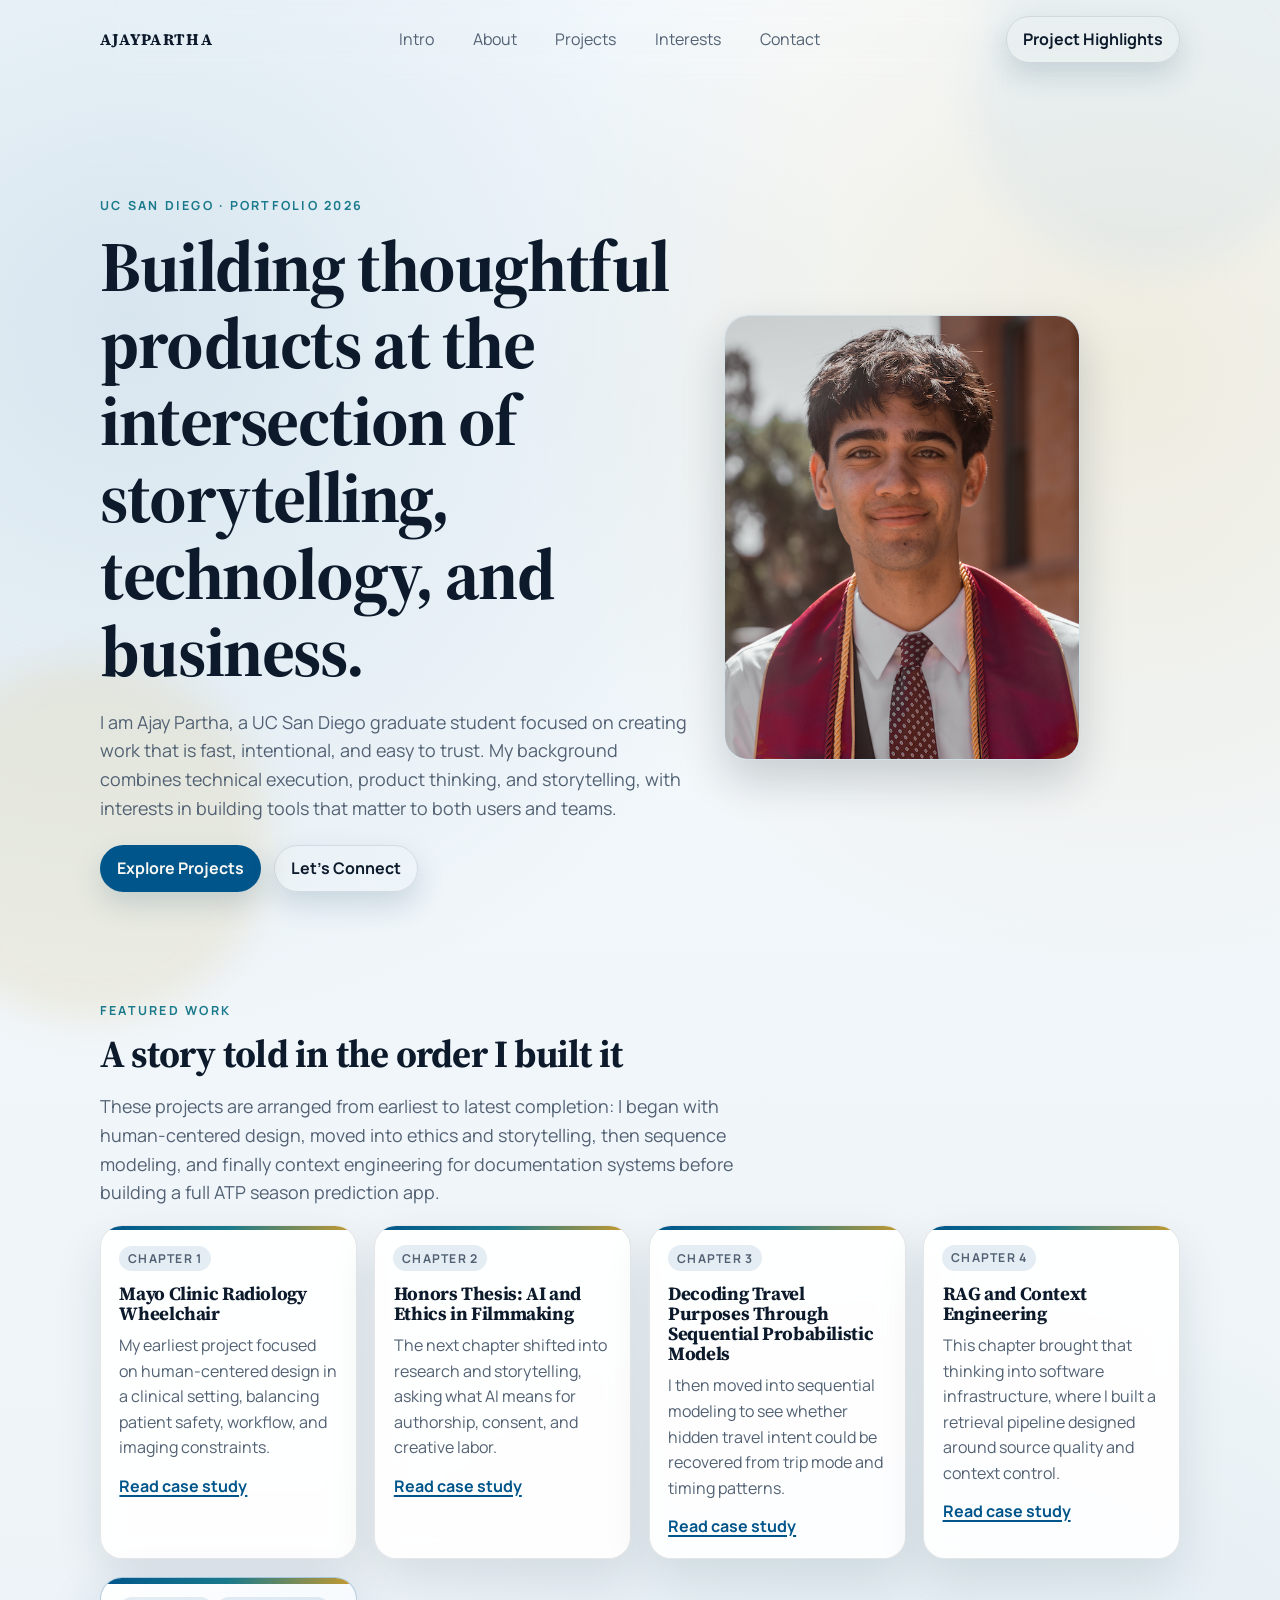
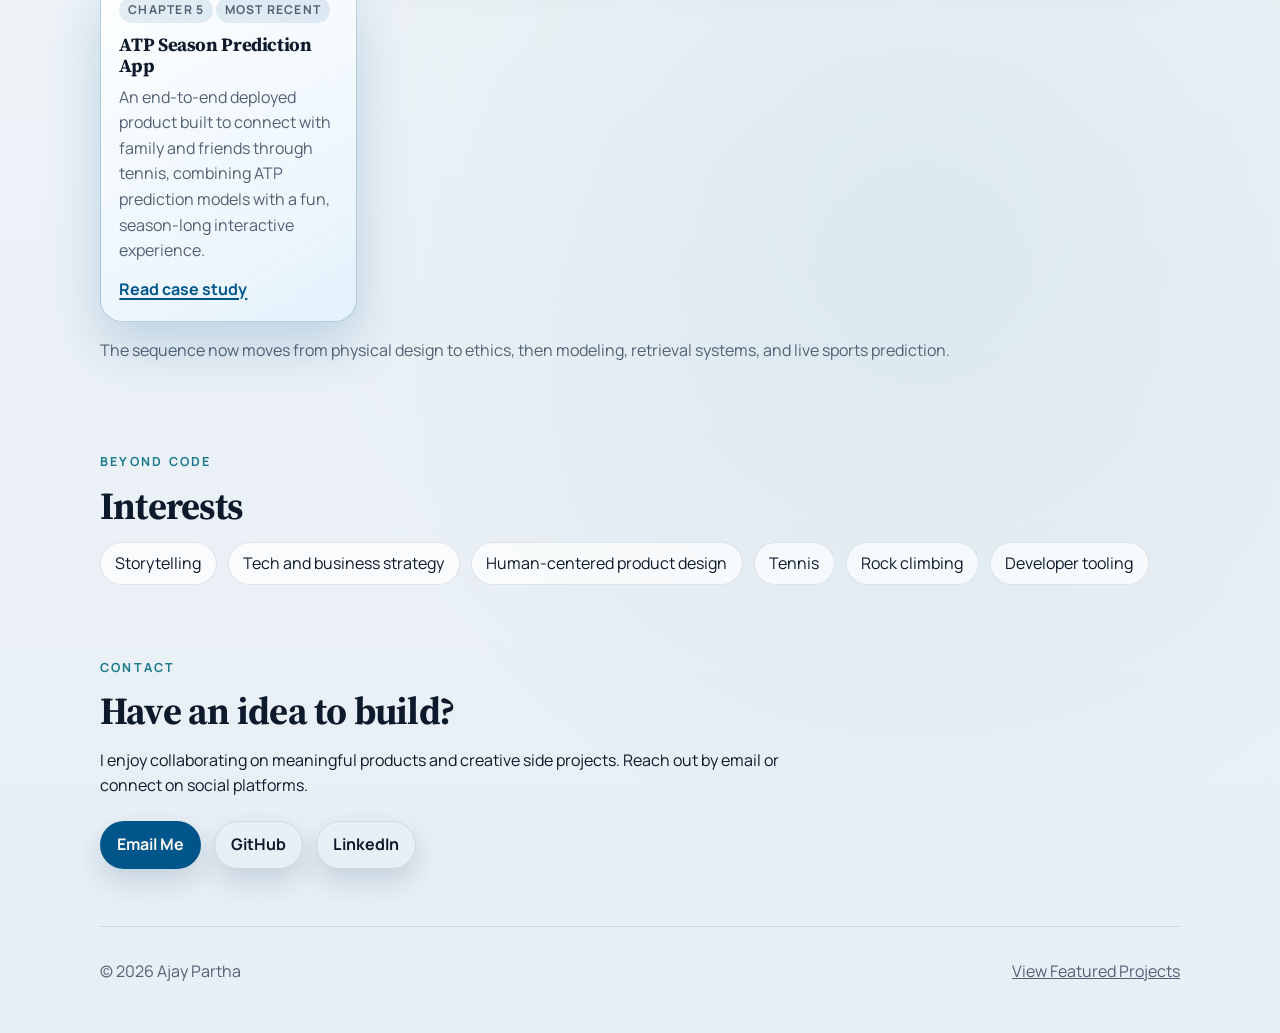
==== commit 3666593b: "adding profile photo" ====
--- a/index.html
+++ b/index.html
@@ -34,16 +34,23 @@
 
 		<main>
 			<section id="intro" class="hero reveal">
-				<p class="eyebrow">UC San Diego · Portfolio 2026</p>
-				<h1>Building thoughtful products at the intersection of storytelling, technology, and business.</h1>
-				<p class="lead">
-					I am Ajay Partha, a UC San Diego graduate student focused on creating work that is fast,
-					intentional, and easy to trust. My background combines technical execution, product thinking,
-					and storytelling, with interests in building tools that matter to both users and teams.
-				</p>
-				<div class="hero-actions">
-					<a class="button" href="#projects">Explore Projects</a>
-					<a class="button ghost" href="#contact">Let’s Connect</a>
+				<div class="hero-layout">
+					<div class="hero-copy">
+						<p class="eyebrow">UC San Diego · Portfolio 2026</p>
+						<h1>Building thoughtful products at the intersection of storytelling, technology, and business.</h1>
+						<p class="lead">
+							I am Ajay Partha, a UC San Diego graduate student focused on creating work that is fast,
+							intentional, and easy to trust. My background combines technical execution, product thinking,
+							and storytelling, with interests in building tools that matter to both users and teams.
+						</p>
+						<div class="hero-actions">
+							<a class="button" href="#projects">Explore Projects</a>
+							<a class="button ghost" href="#contact">Let’s Connect</a>
+						</div>
+					</div>
+					<figure class="hero-portrait" aria-label="Photo of Ajay Partha">
+						<img src="assets/images/about/profile.png" alt="Ajay Partha" />
+					</figure>
 				</div>
 			</section>
 
--- a/assets/css/styles.css
+++ b/assets/css/styles.css
@@ -172,7 +172,34 @@
 
 .hero {
   padding: 6.5rem 0 3.6rem;
-  max-width: 840px;
+  max-width: 980px;
+}
+
+.hero-layout {
+  display: grid;
+  grid-template-columns: minmax(0, 1.35fr) minmax(240px, 0.8fr);
+  gap: 1.4rem;
+  align-items: center;
+}
+
+.hero-copy {
+  min-width: 0;
+}
+
+.hero-portrait {
+  margin: 0;
+  border-radius: 24px;
+  overflow: hidden;
+  border: 1px solid rgba(0, 85, 139, 0.16);
+  background: rgba(255, 255, 255, 0.76);
+  box-shadow: 0 20px 44px rgba(12, 26, 43, 0.18);
+}
+
+.hero-portrait img {
+  width: 100%;
+  aspect-ratio: 4 / 5;
+  object-fit: cover;
+  display: block;
 }
 
 .eyebrow {
@@ -711,6 +738,15 @@
     padding-top: 2.4rem;
   }
 
+  .hero-layout {
+    grid-template-columns: 1fr;
+    gap: 1rem;
+  }
+
+  .hero-portrait {
+    max-width: 320px;
+  }
+
   .about-story-layout {
     grid-template-columns: 1fr;
   }
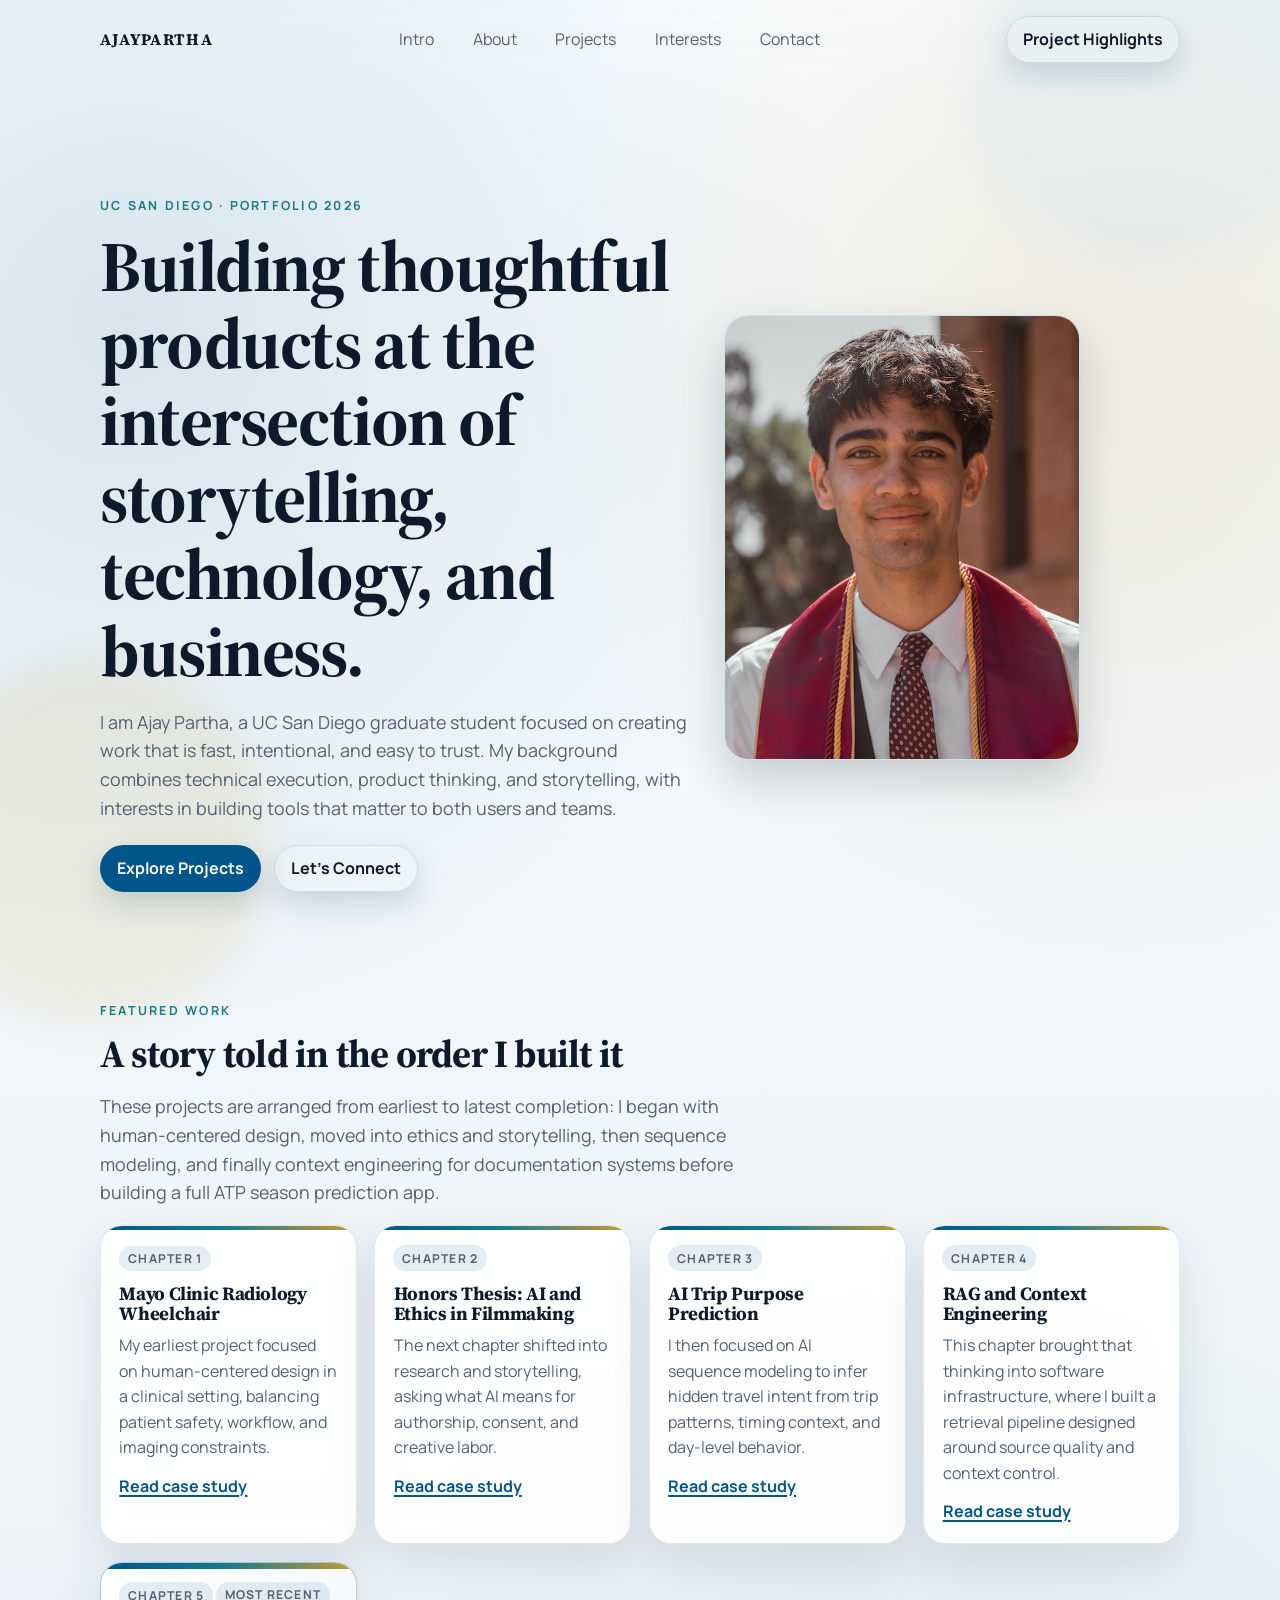
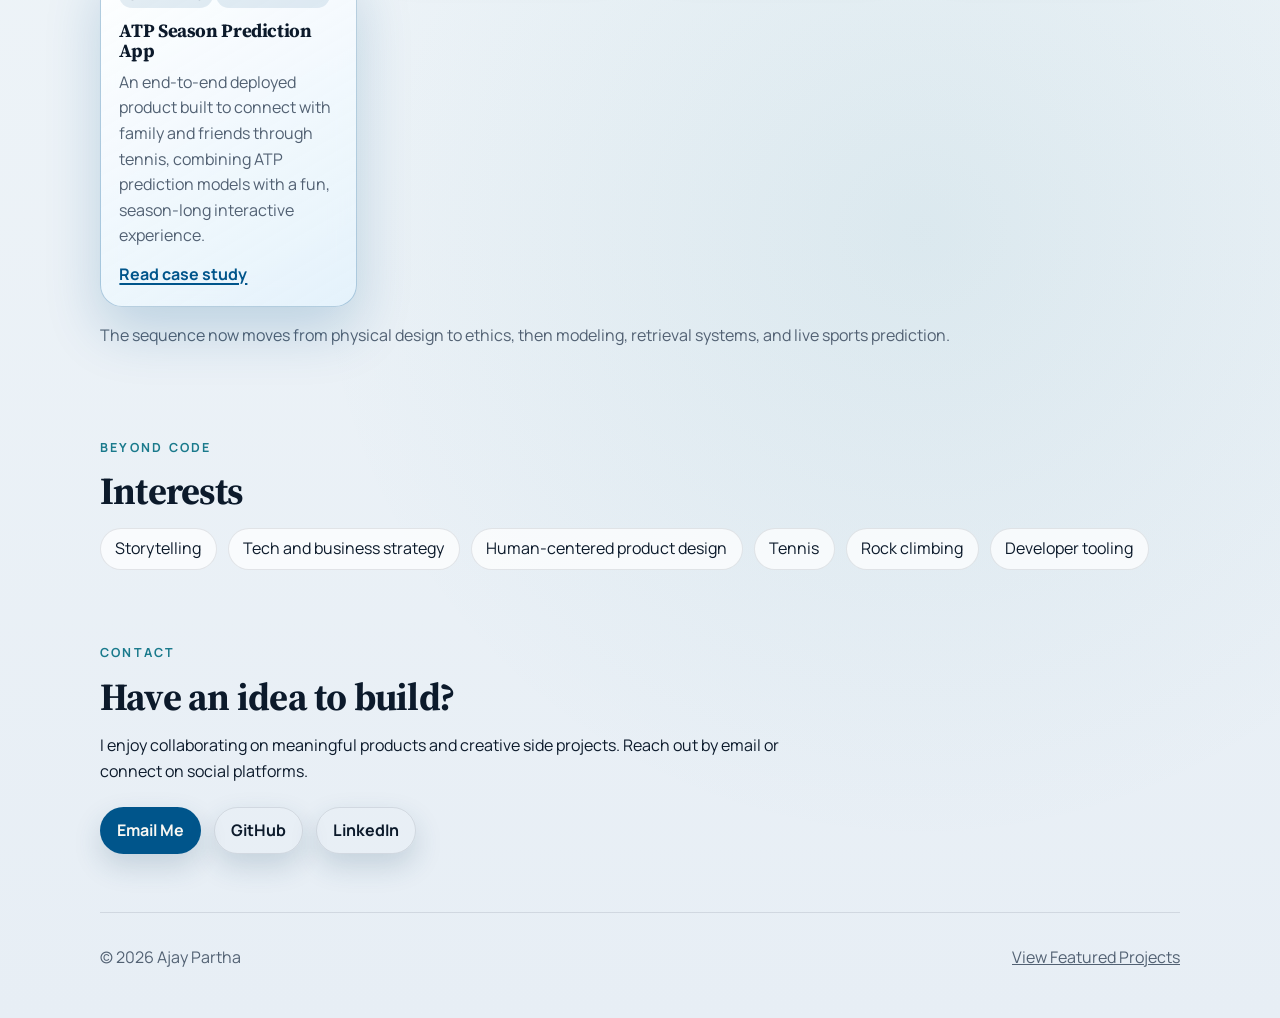
==== commit c6a3bf11: "detailing pages" ====
--- a/index.html
+++ b/index.html
@@ -88,10 +88,10 @@
 
 					<article class="card">
 						<p class="tag">Chapter 3</p>
-						<h3>Decoding Travel Purposes Through Sequential Probabilistic Models</h3>
+						<h3>AI Trip Purpose Prediction</h3>
 						<p>
-							I then moved into sequential modeling to see whether hidden travel intent could be recovered
-							from trip mode and timing patterns.
+							I then focused on AI sequence modeling to infer hidden travel intent from trip patterns,
+							timing context, and day-level behavior.
 						</p>
 						<a href="pages/travel-purpose-hmm.html">Read case study</a>
 					</article>
--- a/assets/css/styles.css
+++ b/assets/css/styles.css
@@ -491,6 +491,36 @@
   font-size: 0.94rem;
 }
 
+.thesis-evidence-grid {
+  display: grid;
+  grid-template-columns: minmax(0, 1.2fr) minmax(260px, 1fr);
+  gap: 1rem;
+  align-items: start;
+}
+
+.thesis-figure {
+  margin: 0;
+  border: 1px solid var(--line);
+  border-radius: 16px;
+  background: rgba(255, 255, 255, 0.78);
+  overflow: hidden;
+}
+
+.thesis-figure img {
+  width: 100%;
+  height: auto;
+  display: block;
+  object-fit: contain;
+  background: #ffffff;
+}
+
+.thesis-figure figcaption {
+  margin: 0;
+  padding: 0.65rem 0.75rem 0.75rem;
+  color: var(--ink-soft);
+  font-size: 0.9rem;
+}
+
 .stack-pill-list {
   margin-top: 1rem;
   display: flex;
@@ -534,6 +564,36 @@
   padding: 0.6rem 0.7rem 0.7rem;
   color: var(--ink-soft);
   font-size: 0.92rem;
+}
+
+.atp-screenshot-gallery {
+  grid-template-columns: repeat(auto-fit, minmax(300px, 1fr));
+  gap: 1rem;
+}
+
+.atp-screenshot-card {
+  border-radius: 16px;
+}
+
+.atp-screenshot-card a {
+  display: block;
+  padding: 0.45rem;
+  background: linear-gradient(180deg, rgba(12, 26, 43, 0.08), rgba(12, 26, 43, 0.02));
+}
+
+.atp-screenshot-card img {
+  width: 100%;
+  height: auto;
+  max-height: 500px;
+  aspect-ratio: auto;
+  object-fit: contain;
+  border-radius: 10px;
+  border: 1px solid rgba(12, 26, 43, 0.14);
+  background: #ffffff;
+}
+
+.atp-screenshot-card figcaption {
+  font-weight: 600;
 }
 
 .about-idea-grid {
@@ -751,6 +811,10 @@
     grid-template-columns: 1fr;
   }
 
+  .thesis-evidence-grid {
+    grid-template-columns: 1fr;
+  }
+
   .about-story-rail {
     position: static;
   }
@@ -776,6 +840,10 @@
     width: min(420px, 100%);
   }
 
+  .atp-screenshot-gallery {
+    grid-template-columns: 1fr;
+  }
+
   .award-photo {
     max-width: 320px;
     height: 190px;
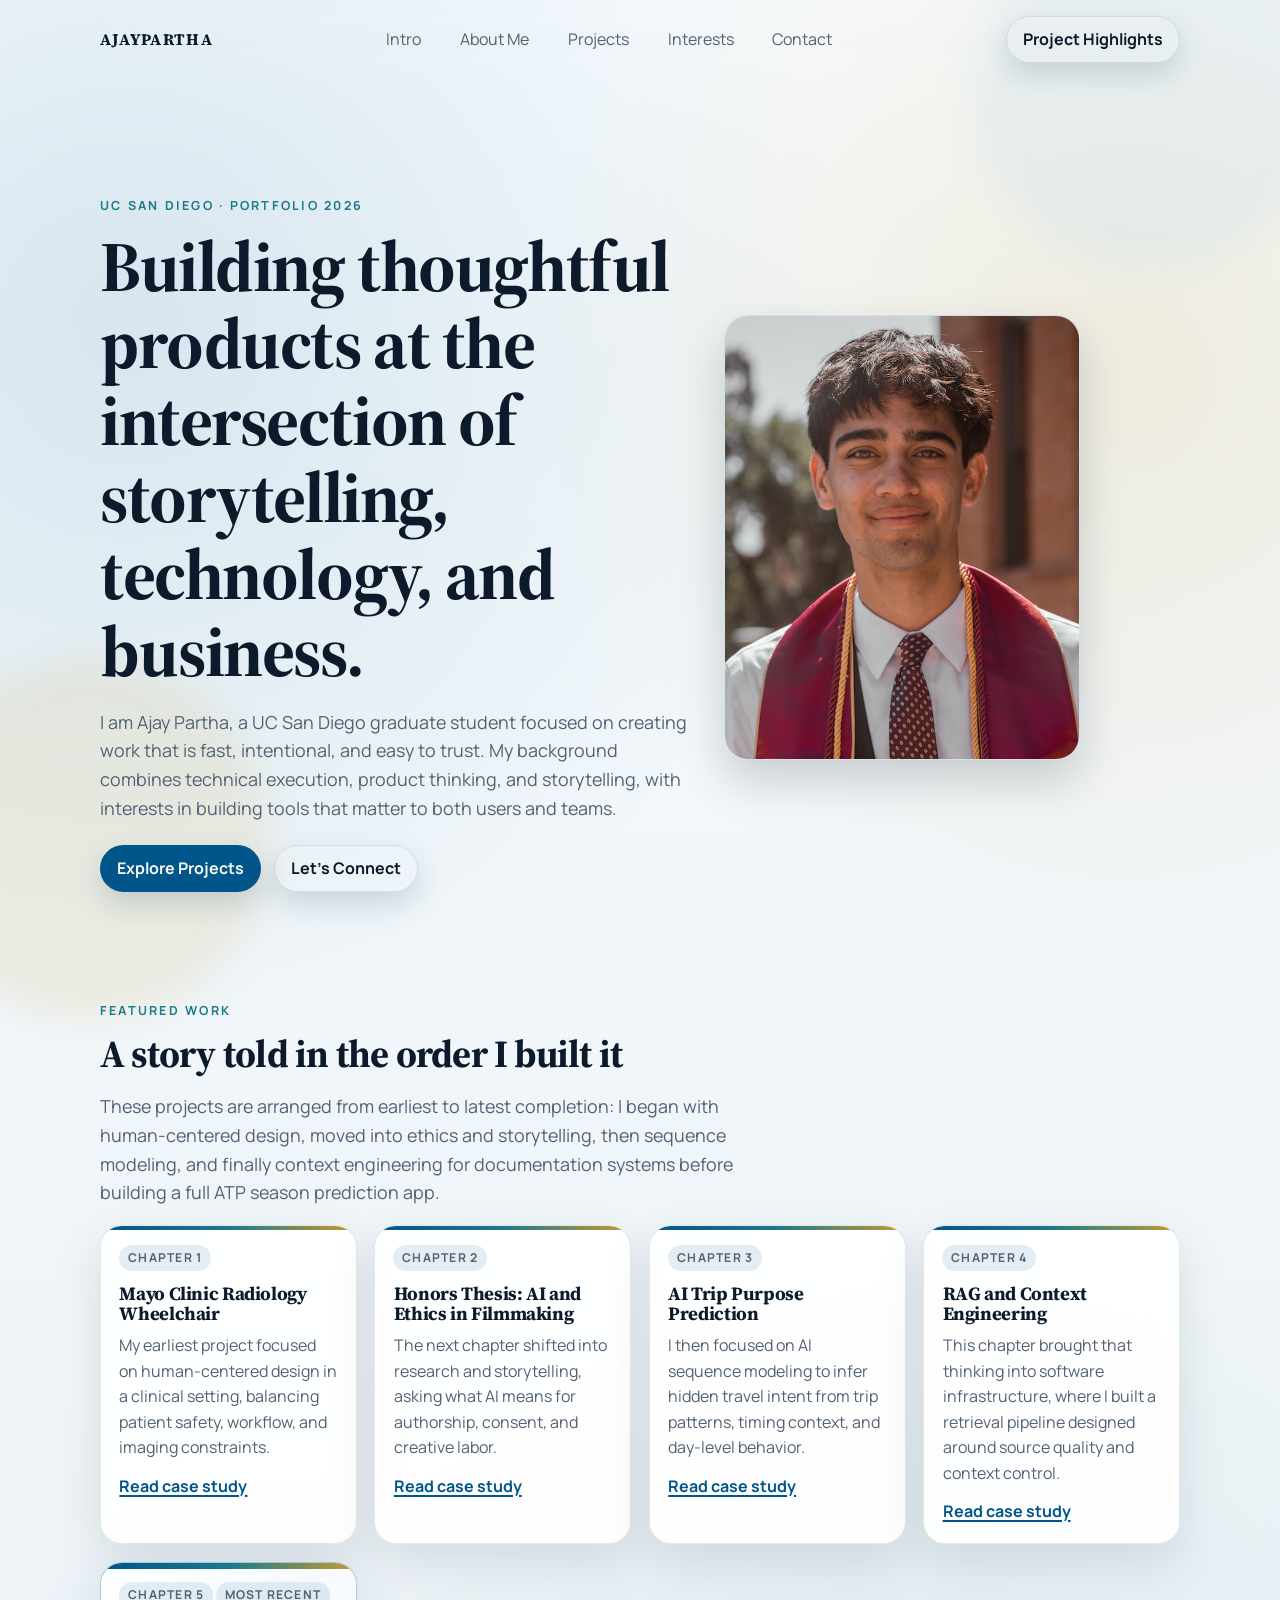
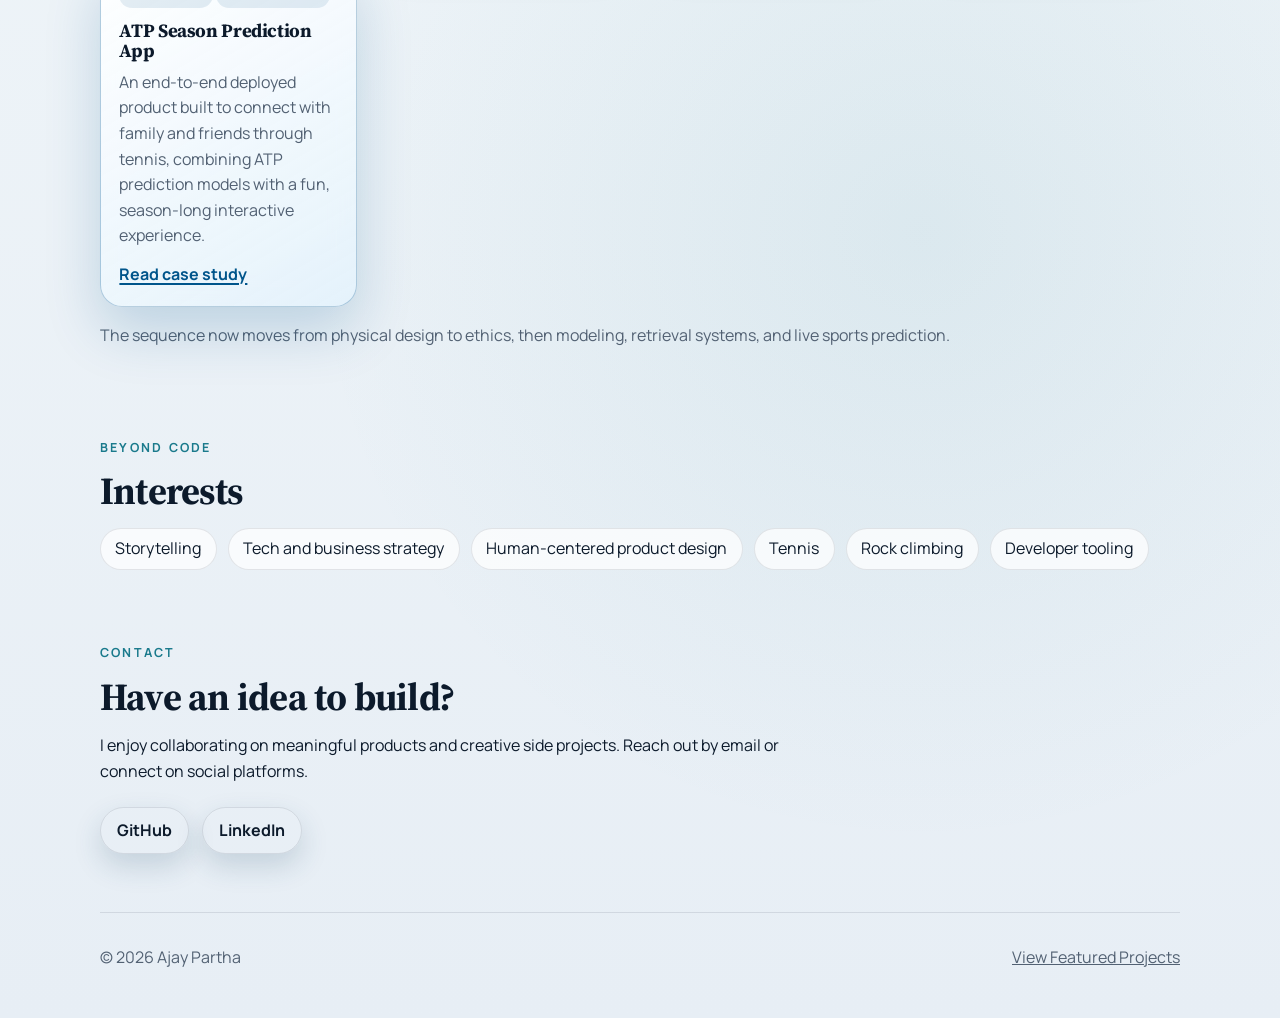
==== commit d38cc15e: "changing about to about me" ====
--- a/index.html
+++ b/index.html
@@ -24,7 +24,7 @@
 			<a class="logo" href="index.html">ajaypartha</a>
 			<nav class="main-nav" aria-label="Primary">
 				<a href="#intro">Intro</a>
-				<a href="pages/about.html">About</a>
+				<a href="pages/about.html">About Me</a>
 				<a href="#projects">Projects</a>
 				<a href="#interests">Interests</a>
 				<a href="#contact">Contact</a>
@@ -144,7 +144,6 @@
 					connect on social platforms.
 				</p>
 				<div class="hero-actions">
-					<a class="button" href="mailto:hello@example.com">Email Me</a>
 					<a class="button ghost" href="https://github.com/apartha13" target="_blank" rel="noreferrer"
 						>GitHub</a
 					>
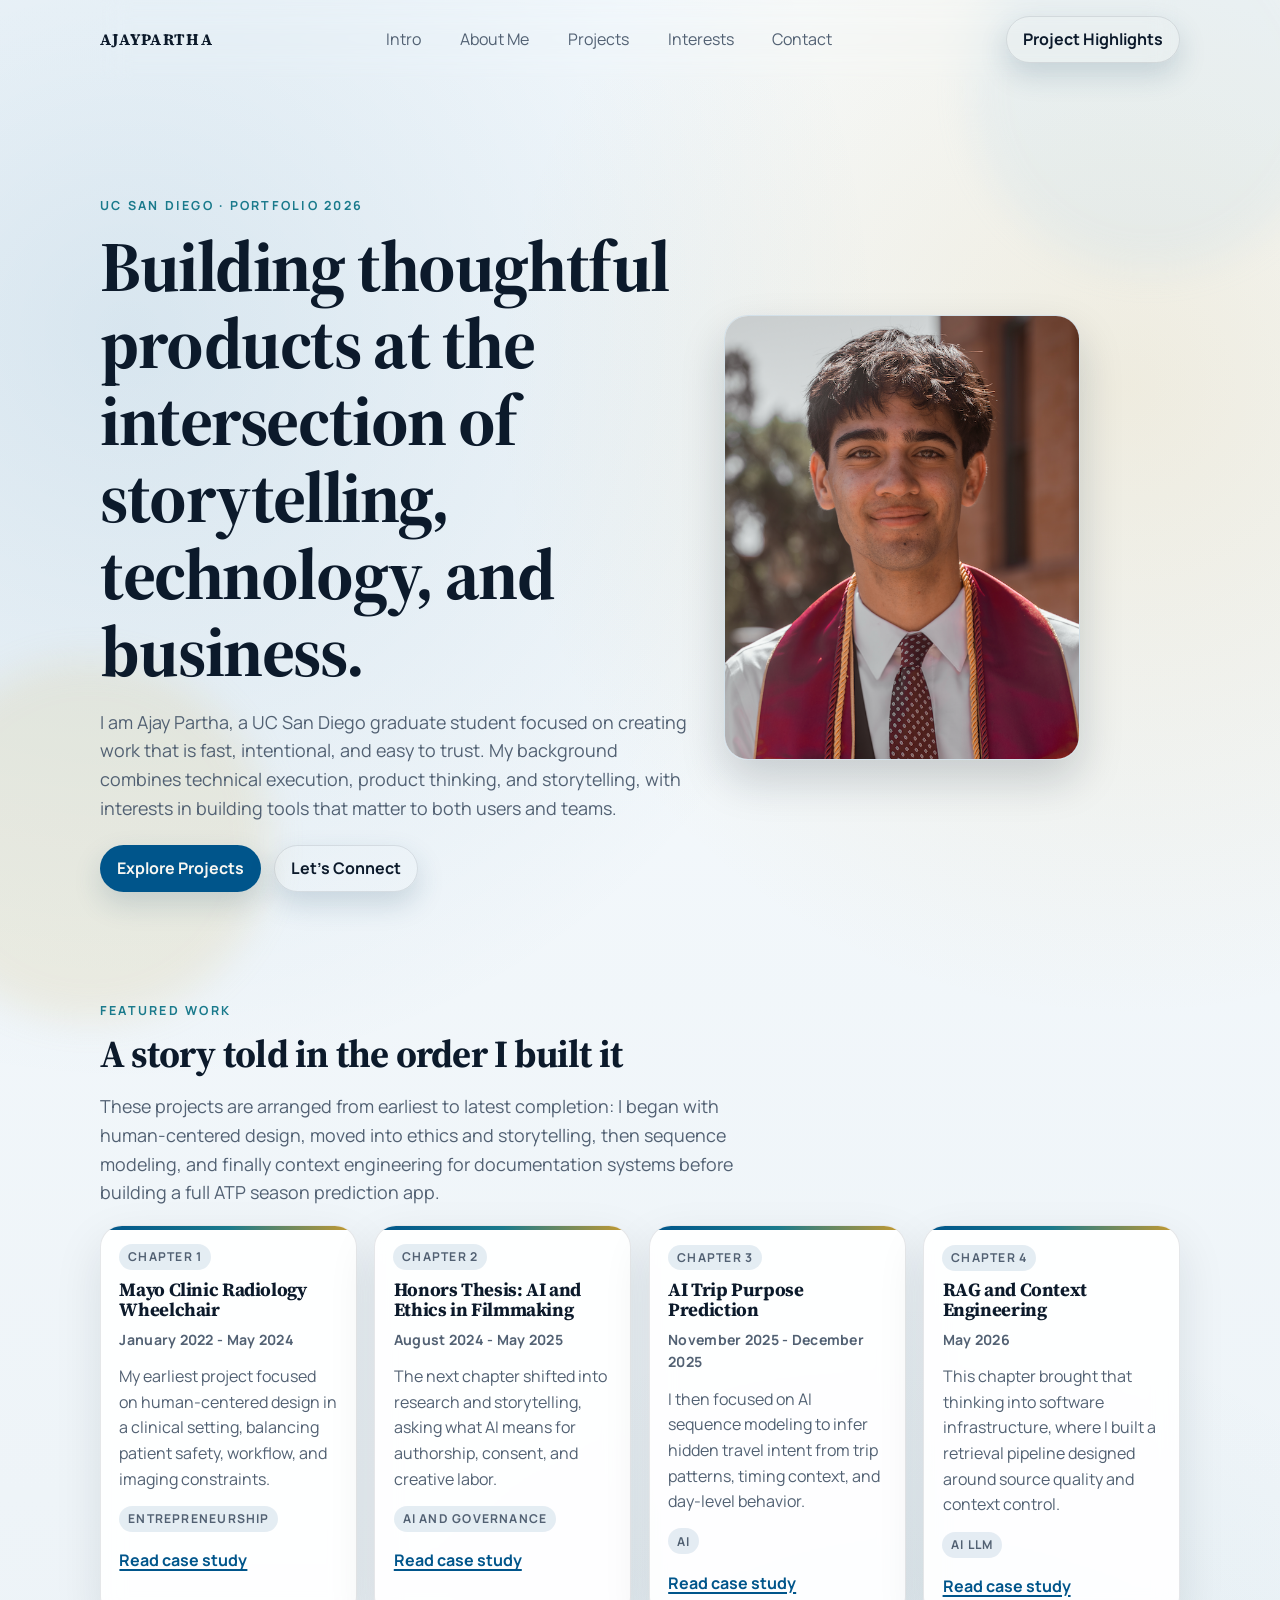
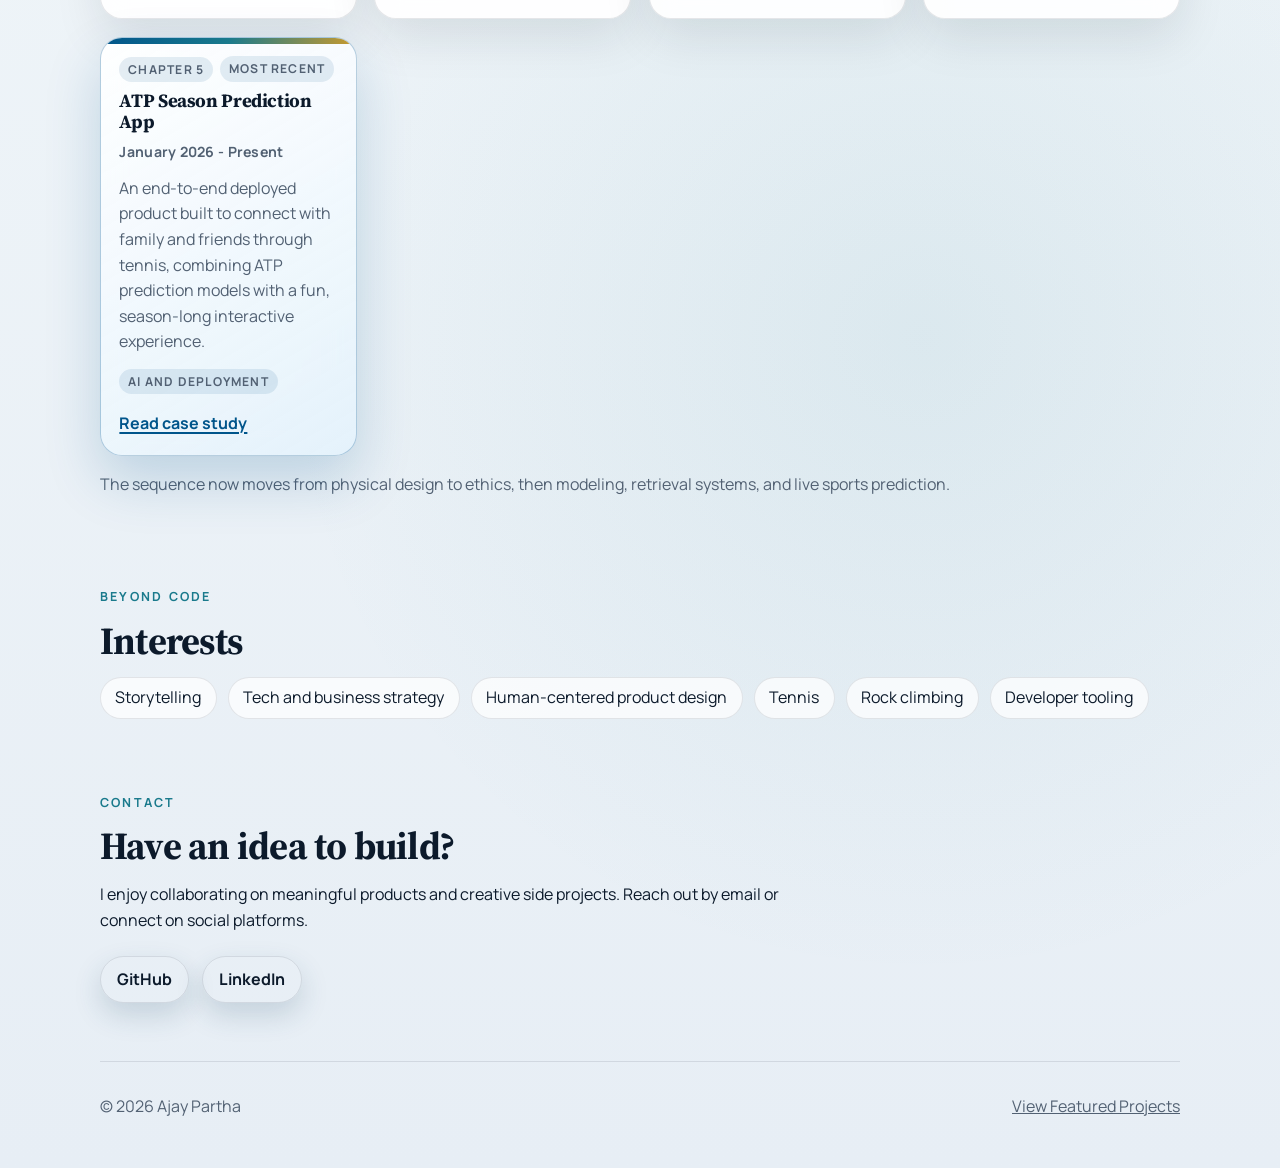
==== commit 826ad0ca: "updating projects and skills" ====
--- a/index.html
+++ b/index.html
@@ -67,53 +67,73 @@
 
 				<div class="project-grid">
 					<article class="card">
-						<p class="tag">Chapter 1</p>
+						<div class="card-tag-row">
+							<p class="tag">Chapter 1</p>
+						</div>
 						<h3>Mayo Clinic Radiology Wheelchair</h3>
+						<p class="project-date">January 2022 - May 2024</p>
 						<p>
 							My earliest project focused on human-centered design in a clinical setting, balancing patient
 							safety, workflow, and imaging constraints.
 						</p>
+						<p class="tag topic-tag project-topic-tag">Entrepreneurship</p>
 						<a href="pages/epics-wheelchair.html">Read case study</a>
 					</article>
 
 					<article class="card">
-						<p class="tag">Chapter 2</p>
+						<div class="card-tag-row">
+							<p class="tag">Chapter 2</p>
+						</div>
 						<h3>Honors Thesis: AI and Ethics in Filmmaking</h3>
+						<p class="project-date">August 2024 - May 2025</p>
 						<p>
 							The next chapter shifted into research and storytelling, asking what AI means for authorship,
 							consent, and creative labor.
 						</p>
+						<p class="tag topic-tag project-topic-tag">AI and Governance</p>
 						<a href="pages/honors-thesis.html">Read case study</a>
 					</article>
 
 					<article class="card">
-						<p class="tag">Chapter 3</p>
+						<div class="card-tag-row">
+							<p class="tag">Chapter 3</p>
+						</div>
 						<h3>AI Trip Purpose Prediction</h3>
+						<p class="project-date">November 2025 - December 2025</p>
 						<p>
 							I then focused on AI sequence modeling to infer hidden travel intent from trip patterns,
 							timing context, and day-level behavior.
 						</p>
+						<p class="tag topic-tag project-topic-tag">AI</p>
 						<a href="pages/travel-purpose-hmm.html">Read case study</a>
 					</article>
 
 					<article class="card">
-						<p class="tag">Chapter 4</p>
+						<div class="card-tag-row">
+							<p class="tag">Chapter 4</p>
+						</div>
 						<h3>RAG and Context Engineering</h3>
+						<p class="project-date">May 2026</p>
 						<p>
 							This chapter brought that thinking into software infrastructure, where I built a retrieval
 							pipeline designed around source quality and context control.
 						</p>
+						<p class="tag topic-tag project-topic-tag">AI LLM</p>
 						<a href="pages/rag-project.html">Read case study</a>
 					</article>
 
 					<article class="card latest-project">
-						<p class="tag">Chapter 5</p>
-						<p class="tag latest-badge">Most Recent</p>
+						<div class="card-tag-row">
+							<p class="tag">Chapter 5</p>
+							<p class="tag latest-badge">Most Recent</p>
+						</div>
 						<h3>ATP Season Prediction App</h3>
+						<p class="project-date">January 2026 - Present</p>
 						<p>
 							An end-to-end deployed product built to connect with family and friends through tennis,
 							combining ATP prediction models with a fun, season-long interactive experience.
 						</p>
+						<p class="tag topic-tag project-topic-tag">AI and Deployment</p>
 						<a href="pages/atp-season-predictions.html">Read case study</a>
 					</article>
 				</div>
--- a/assets/css/styles.css
+++ b/assets/css/styles.css
@@ -291,6 +291,11 @@
   text-underline-offset: 0.18em;
 }
 
+.project-grid .card > a {
+  display: block;
+  margin-top: 0.25rem;
+}
+
 .card a.button {
   color: #f8f7f2;
   text-decoration: none;
@@ -311,6 +316,38 @@
   margin-left: 0.35rem;
   background: rgba(201, 154, 45, 0.2);
   color: #7b5f13;
+}
+
+.card-tag-row {
+  display: flex;
+  flex-wrap: wrap;
+  gap: 0.45rem;
+  margin-bottom: 0.6rem;
+}
+
+.card-tag-row .tag {
+  margin-bottom: 0;
+}
+
+.topic-tag {
+  background: rgba(26, 122, 140, 0.16);
+  color: #0f5f6d;
+}
+
+.project-date {
+  margin: 0 0 0.68rem;
+  color: #0f3550;
+  font-weight: 700;
+  font-size: 0.88rem;
+  letter-spacing: 0.02em;
+}
+
+.hero .project-date {
+  margin: 0.2rem 0 0.55rem;
+}
+
+.project-topic-tag {
+  margin-top: 0.1rem;
 }
 
 .tag {
@@ -672,6 +709,52 @@
   letter-spacing: 0.02em;
 }
 
+.about-skills-grid {
+  margin-top: 0.6rem;
+  display: grid;
+  grid-template-columns: repeat(auto-fit, minmax(230px, 1fr));
+  gap: 1rem;
+}
+
+.about-skill-card {
+  border: 1px solid var(--line);
+  border-radius: 18px;
+  background:
+    linear-gradient(170deg, rgba(255, 255, 255, 0.92), rgba(228, 239, 248, 0.74)),
+    radial-gradient(circle at 86% 10%, rgba(0, 85, 139, 0.1), transparent 36%);
+  padding: 1rem;
+  box-shadow: 0 16px 40px rgba(12, 26, 43, 0.08);
+}
+
+.about-skill-card .tag {
+  margin-bottom: 0.7rem;
+}
+
+.about-skill-chips {
+  display: flex;
+  flex-wrap: wrap;
+  gap: 0.45rem;
+}
+
+.skill-pill {
+  border: 1px solid rgba(0, 85, 139, 0.2);
+  background: linear-gradient(180deg, rgba(255, 255, 255, 0.96), rgba(217, 234, 245, 0.85));
+  color: #0b3352;
+  border-radius: 999px;
+  padding: 0.32rem 0.68rem;
+  font-size: 0.84rem;
+  font-weight: 700;
+  letter-spacing: 0.01em;
+  box-shadow: 0 5px 12px rgba(12, 26, 43, 0.08);
+  transition: transform 180ms ease, box-shadow 180ms ease, border-color 180ms ease;
+}
+
+.skill-pill:hover {
+  transform: translateY(-2px);
+  border-color: rgba(0, 85, 139, 0.34);
+  box-shadow: 0 9px 18px rgba(12, 26, 43, 0.14);
+}
+
 .award-spotlight {
   background: linear-gradient(135deg, rgba(0, 85, 139, 0.09), rgba(201, 154, 45, 0.08));
   border: 1px solid rgba(0, 85, 139, 0.16);
